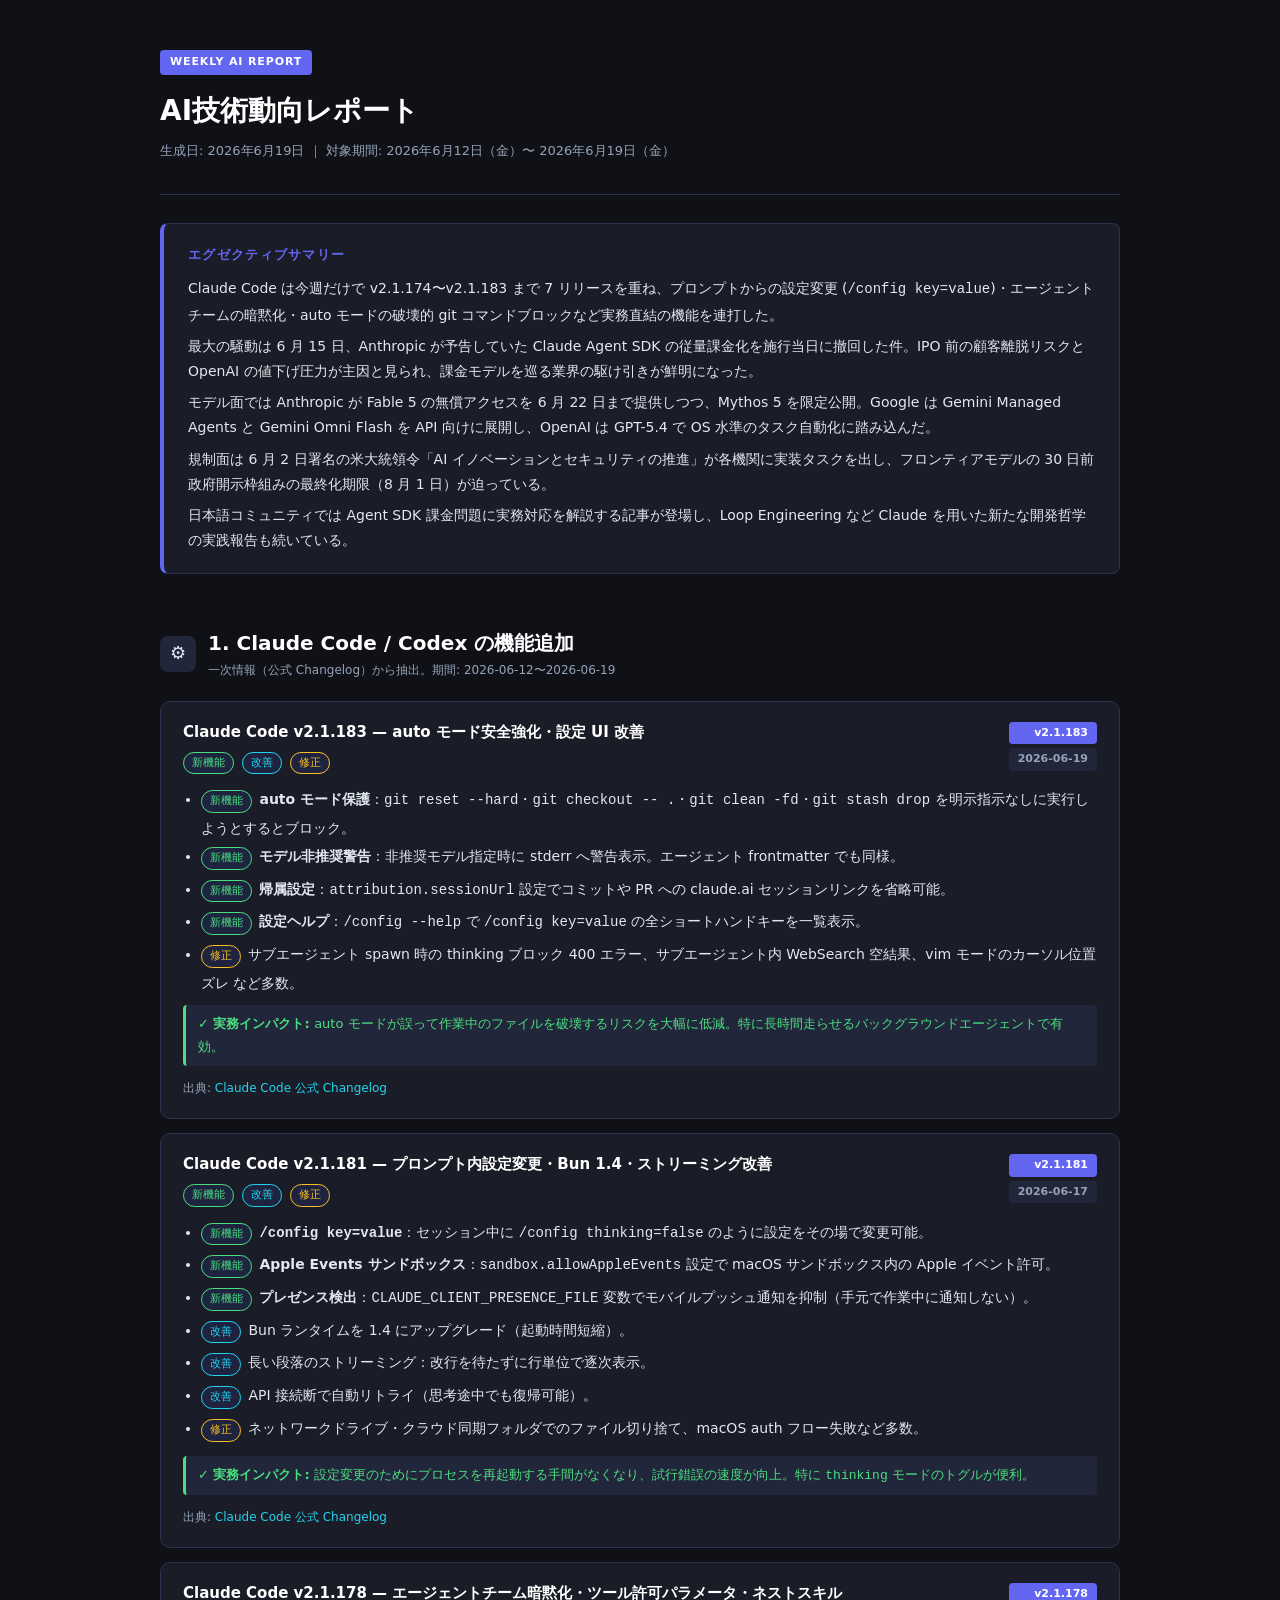
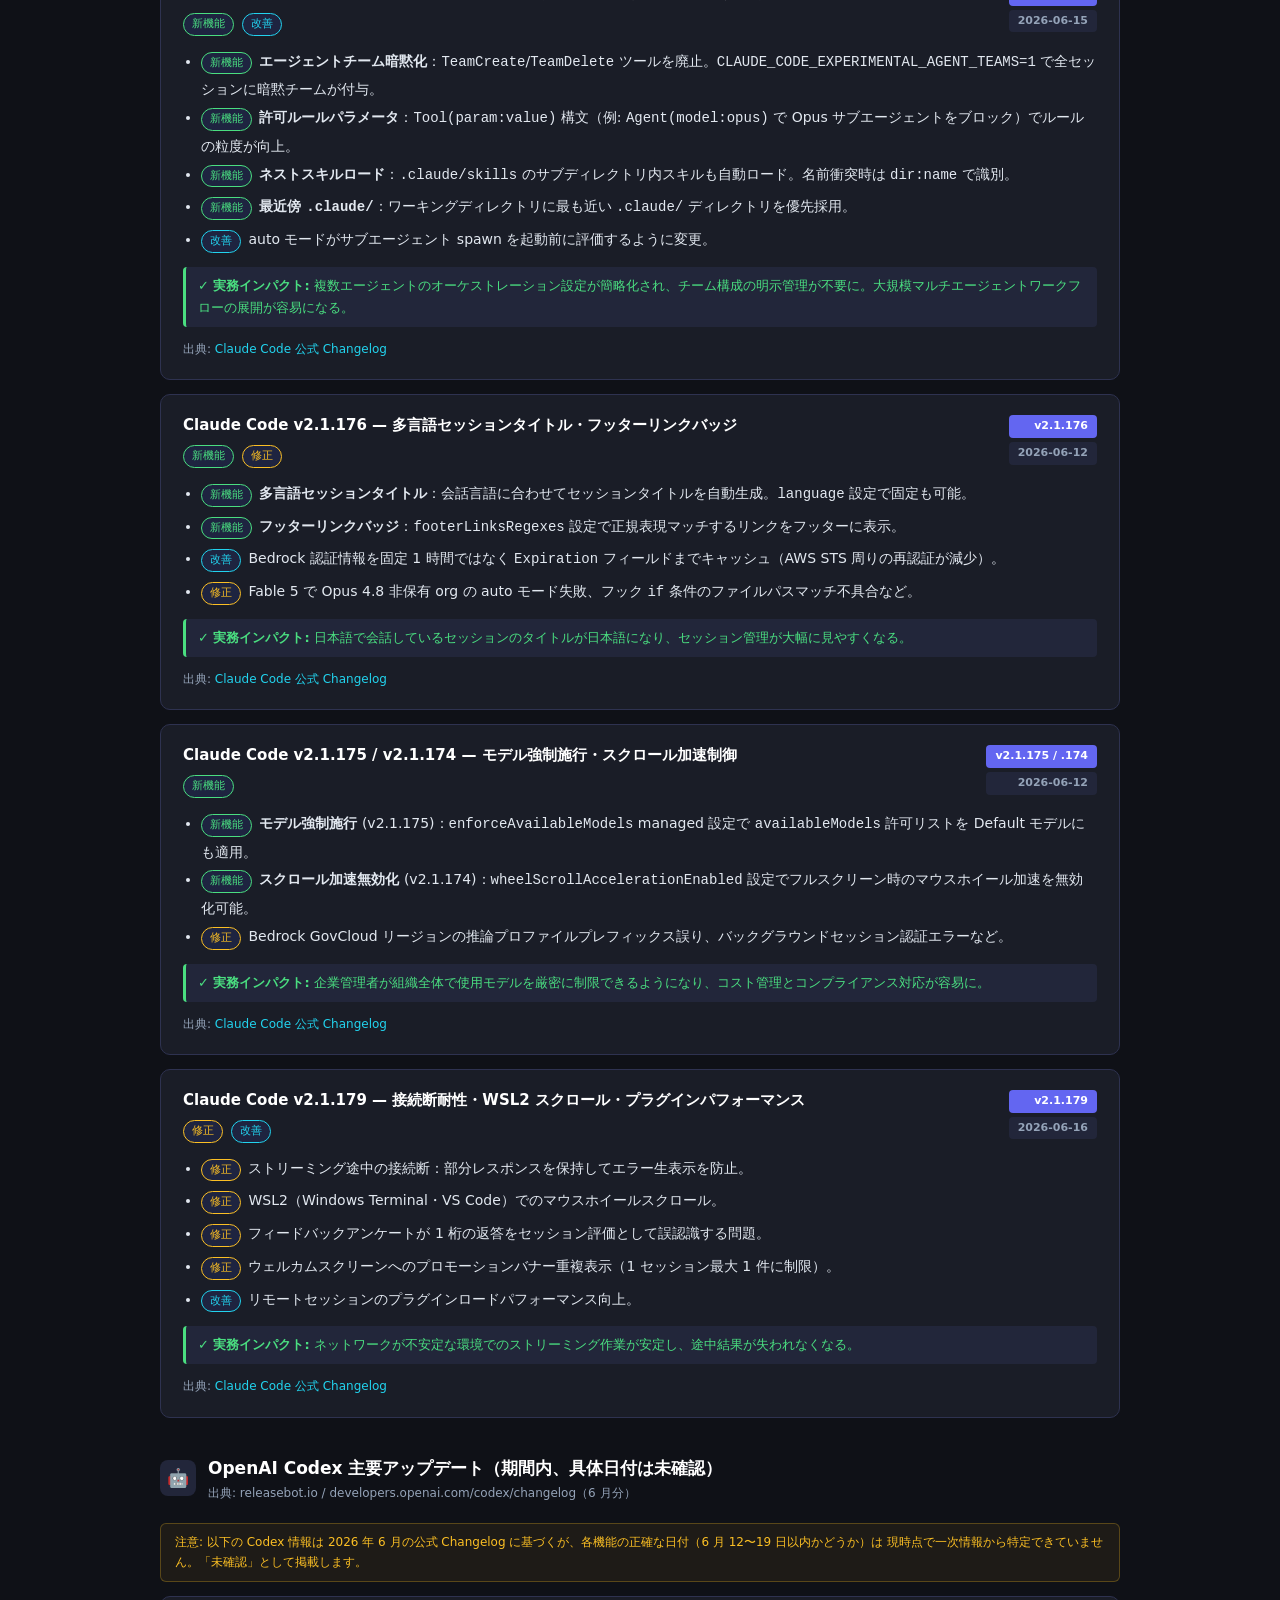
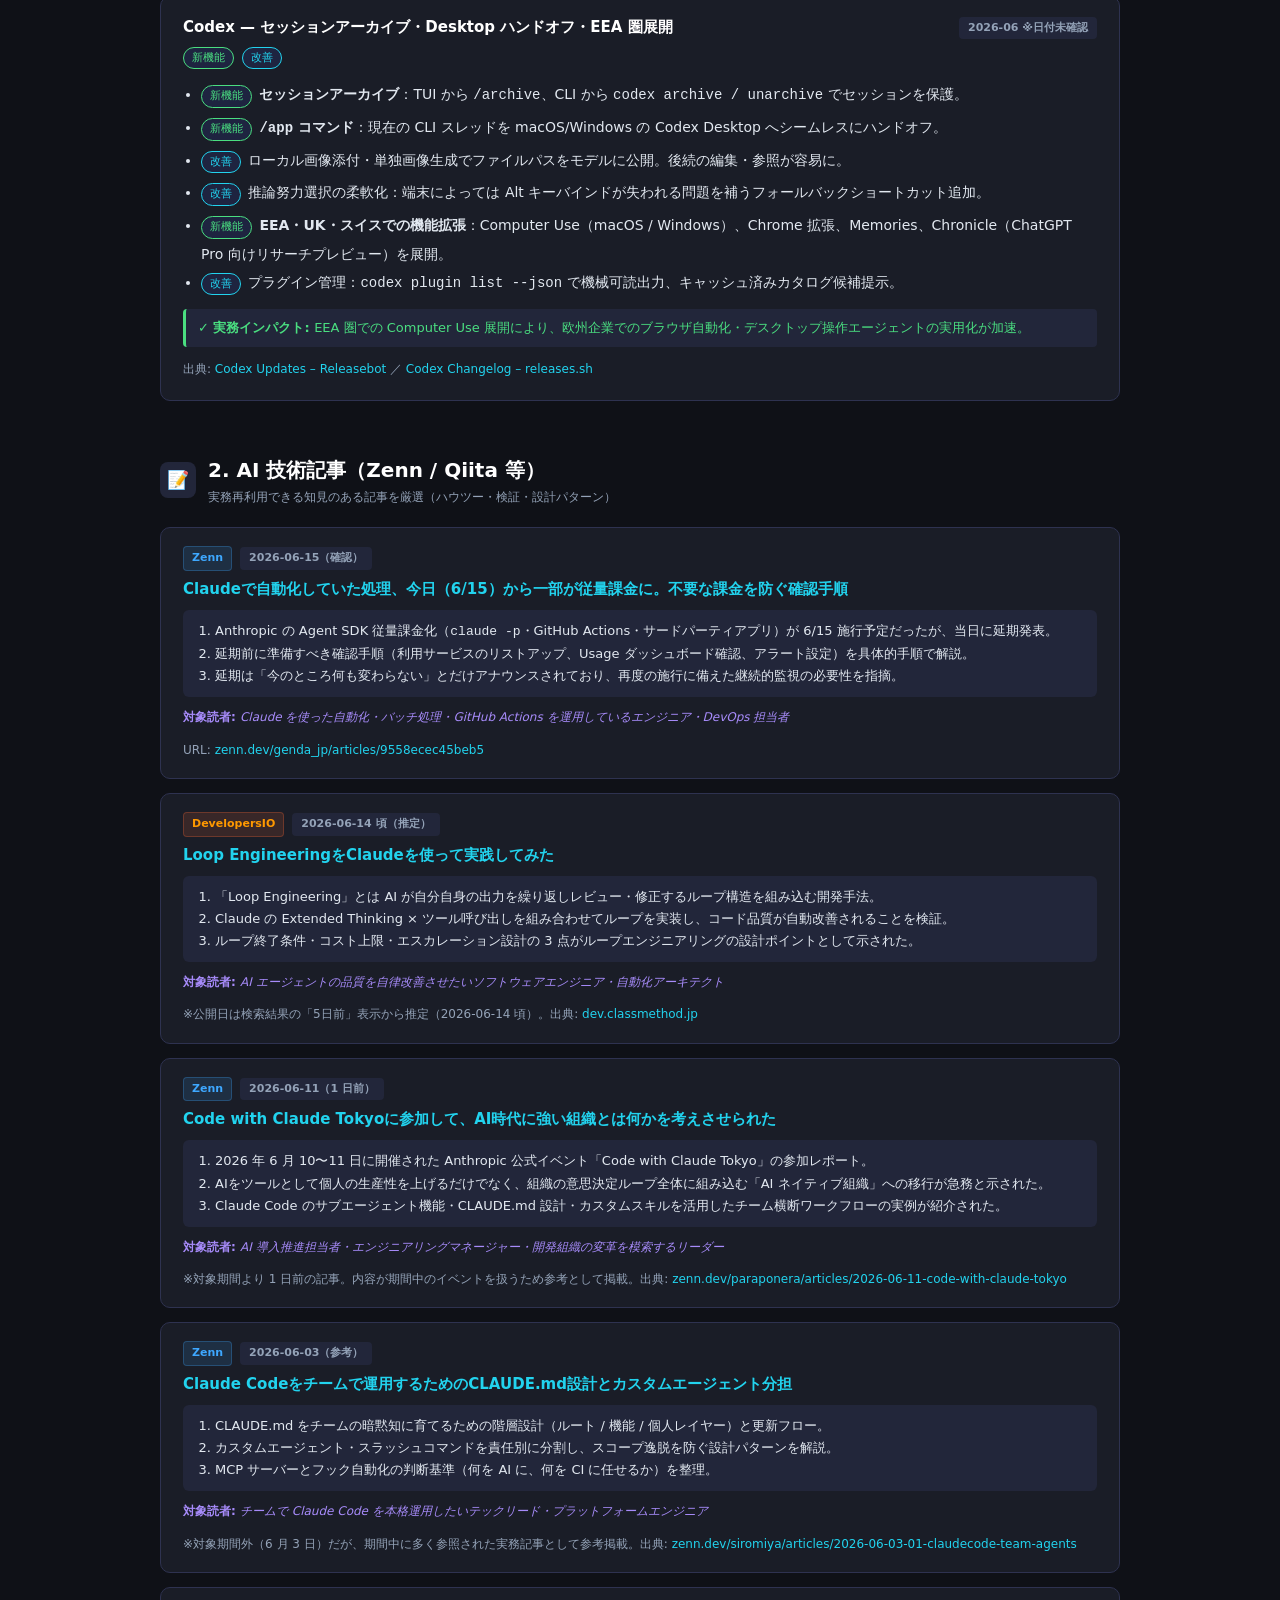
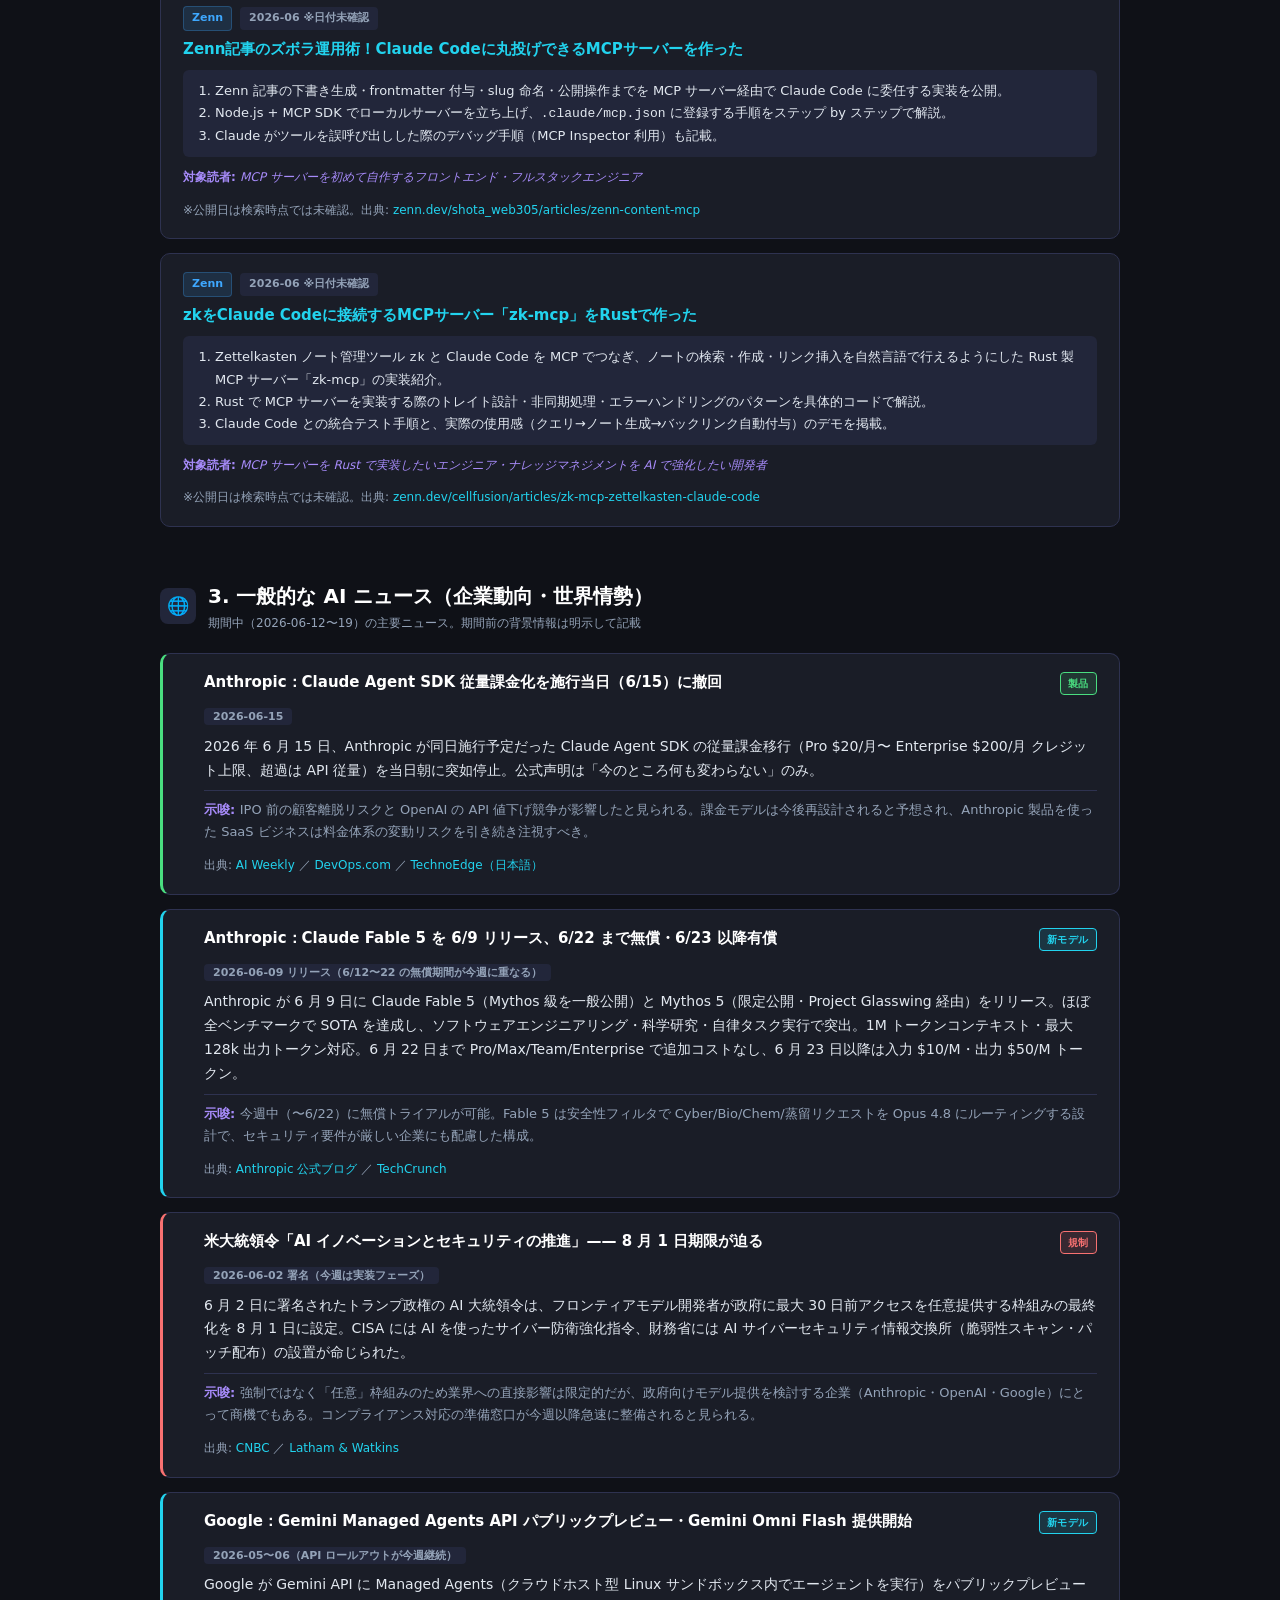
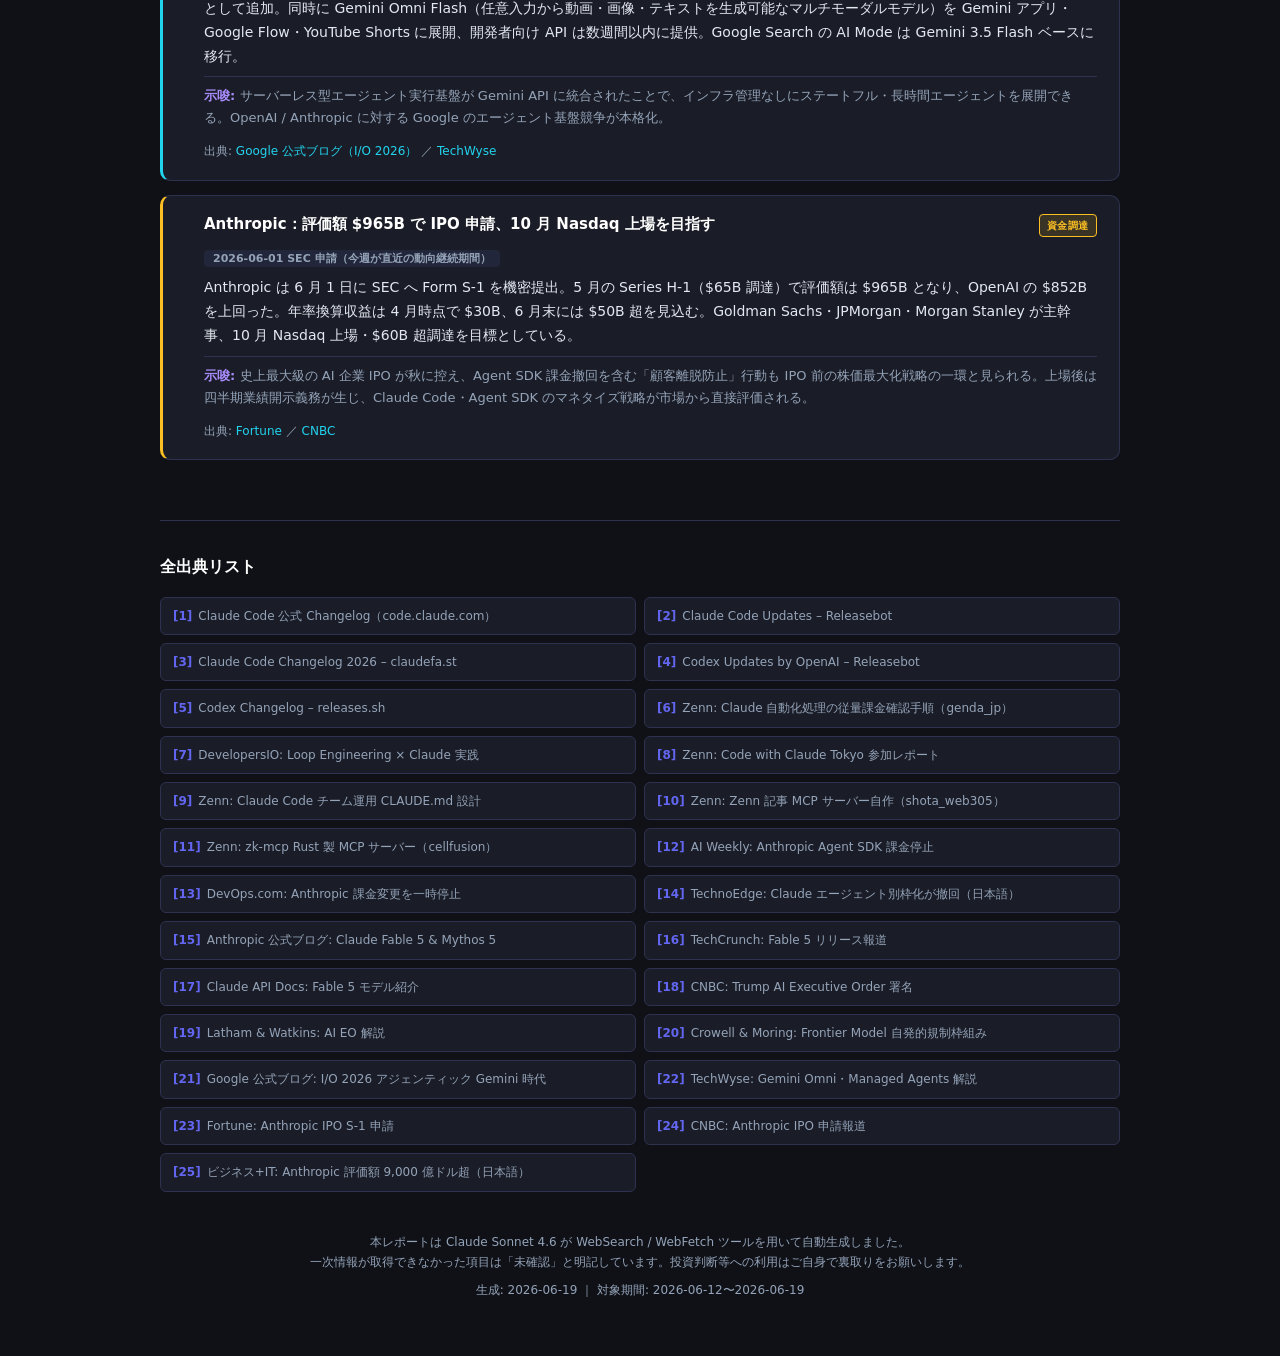
==== AI-Weekly-Report_2026-06-19.html @ 430c5343 "Add AI週次技術動向レポート 2026-06-19 対象期間 2026-06-12〜2026-06-19 の AI 技術動向を単一 HTML にまとめた自動生成レポート。 - Section 1:" ====
<!DOCTYPE html>
<html lang="ja">
<head>
  <meta charset="UTF-8">
  <meta name="viewport" content="width=device-width, initial-scale=1.0">
  <title>AI技術動向レポート 2026-06-19</title>
  <style>
    :root {
      --bg: #0f1117;
      --surface: #1a1d27;
      --surface2: #22263a;
      --border: #2e3250;
      --accent: #6366f1;
      --accent2: #22d3ee;
      --accent3: #a78bfa;
      --green: #4ade80;
      --yellow: #fbbf24;
      --red: #f87171;
      --text: #e2e8f0;
      --muted: #94a3b8;
      --tag-bg: #1e2440;
    }
    * { box-sizing: border-box; margin: 0; padding: 0; }
    body {
      background: var(--bg);
      color: var(--text);
      font-family: 'Segoe UI', 'Hiragino Sans', 'Yu Gothic', system-ui, sans-serif;
      font-size: 15px;
      line-height: 1.7;
      padding: 0 16px 60px;
    }
    a { color: var(--accent2); text-decoration: none; }
    a:hover { text-decoration: underline; }

    /* ─── Header ─── */
    .report-header {
      max-width: 960px;
      margin: 0 auto;
      padding: 48px 0 32px;
      border-bottom: 1px solid var(--border);
    }
    .report-header .badge {
      display: inline-block;
      background: var(--accent);
      color: #fff;
      font-size: 11px;
      font-weight: 700;
      letter-spacing: .08em;
      text-transform: uppercase;
      padding: 3px 10px;
      border-radius: 4px;
      margin-bottom: 12px;
    }
    .report-header h1 {
      font-size: 28px;
      font-weight: 800;
      color: #fff;
      margin-bottom: 6px;
    }
    .report-header .period {
      color: var(--muted);
      font-size: 13px;
    }

    /* ─── Summary ─── */
    .summary-box {
      max-width: 960px;
      margin: 28px auto 0;
      background: var(--surface);
      border: 1px solid var(--border);
      border-left: 4px solid var(--accent);
      border-radius: 8px;
      padding: 20px 24px;
    }
    .summary-box h2 {
      font-size: 13px;
      font-weight: 700;
      letter-spacing: .1em;
      text-transform: uppercase;
      color: var(--accent);
      margin-bottom: 10px;
    }
    .summary-box p {
      color: var(--text);
      font-size: 14px;
      line-height: 1.8;
      margin-bottom: 6px;
    }
    .summary-box p:last-child { margin-bottom: 0; }

    /* ─── Main layout ─── */
    .container { max-width: 960px; margin: 0 auto; }
    .section-title {
      margin-top: 52px;
      margin-bottom: 20px;
      display: flex;
      align-items: center;
      gap: 12px;
    }
    .section-title .icon {
      width: 36px; height: 36px;
      background: var(--surface2);
      border-radius: 8px;
      display: flex; align-items: center; justify-content: center;
      font-size: 18px;
    }
    .section-title h2 {
      font-size: 20px;
      font-weight: 700;
      color: #fff;
    }
    .section-title .section-sub {
      font-size: 12px;
      color: var(--muted);
    }

    /* ─── Cards ─── */
    .card {
      background: var(--surface);
      border: 1px solid var(--border);
      border-radius: 10px;
      padding: 20px 22px;
      margin-bottom: 14px;
      transition: border-color .2s;
    }
    .card:hover { border-color: var(--accent); }
    .card-header {
      display: flex;
      justify-content: space-between;
      align-items: flex-start;
      gap: 12px;
      margin-bottom: 10px;
    }
    .card-title {
      font-size: 15px;
      font-weight: 700;
      color: #fff;
      line-height: 1.4;
    }
    .version-badge {
      flex-shrink: 0;
      background: var(--accent);
      color: #fff;
      font-size: 11px;
      font-weight: 700;
      padding: 2px 9px;
      border-radius: 4px;
      white-space: nowrap;
    }
    .date-badge {
      flex-shrink: 0;
      background: var(--surface2);
      color: var(--muted);
      font-size: 11px;
      font-weight: 600;
      padding: 2px 9px;
      border-radius: 4px;
      white-space: nowrap;
    }
    .tag {
      display: inline-block;
      background: var(--tag-bg);
      border: 1px solid var(--border);
      font-size: 11px;
      color: var(--muted);
      padding: 1px 8px;
      border-radius: 20px;
      margin: 0 3px 4px 0;
    }
    .tag.new { color: var(--green); border-color: var(--green); }
    .tag.fix { color: var(--yellow); border-color: var(--yellow); }
    .tag.improve { color: var(--accent2); border-color: var(--accent2); }
    .impact {
      background: var(--surface2);
      border-left: 3px solid var(--green);
      padding: 8px 12px;
      border-radius: 4px;
      font-size: 13px;
      color: var(--green);
      margin-top: 10px;
    }
    .impact::before { content: "✓ 実務インパクト: "; font-weight: 700; }
    .card ul {
      margin: 8px 0 0 18px;
      font-size: 14px;
      color: var(--text);
    }
    .card ul li { margin-bottom: 4px; }
    .card p { font-size: 14px; color: var(--text); }
    .source-line {
      margin-top: 12px;
      font-size: 12px;
      color: var(--muted);
    }

    /* ─── Article cards ─── */
    .article-card {
      background: var(--surface);
      border: 1px solid var(--border);
      border-radius: 10px;
      padding: 18px 22px;
      margin-bottom: 14px;
    }
    .article-card:hover { border-color: var(--accent3); }
    .article-meta {
      display: flex;
      gap: 8px;
      align-items: center;
      margin-bottom: 8px;
      flex-wrap: wrap;
    }
    .platform-badge {
      font-size: 11px;
      font-weight: 700;
      padding: 2px 8px;
      border-radius: 4px;
    }
    .platform-zenn { background: #3ea8ff22; color: #3ea8ff; border: 1px solid #3ea8ff44; }
    .platform-qiita { background: #55c500 22; color: #55c500; border: 1px solid #55c50044; }
    .platform-dev { background: #ff6b3522; color: #ff9900; border: 1px solid #ff6b3544; }
    .platform-other { background: #6366f122; color: var(--accent); border: 1px solid var(--accent); }
    .article-title {
      font-size: 15px;
      font-weight: 700;
      color: #fff;
      margin-bottom: 10px;
      line-height: 1.4;
    }
    .summary-3line {
      background: var(--surface2);
      border-radius: 6px;
      padding: 10px 14px;
      font-size: 13px;
      color: var(--text);
      margin-bottom: 10px;
      line-height: 1.7;
    }
    .summary-3line ol {
      margin: 0 0 0 18px;
    }
    .audience {
      font-size: 12px;
      color: var(--accent3);
      font-style: italic;
    }
    .audience::before { content: "対象読者: "; font-weight: 600; font-style: normal; }

    /* ─── News cards ─── */
    .news-card {
      background: var(--surface);
      border: 1px solid var(--border);
      border-radius: 10px;
      padding: 18px 22px;
      margin-bottom: 14px;
      display: grid;
      grid-template-columns: 3px 1fr;
      gap: 0 16px;
    }
    .news-card.type-model { border-left: 3px solid var(--accent2); }
    .news-card.type-funding { border-left: 3px solid var(--yellow); }
    .news-card.type-regulation { border-left: 3px solid var(--red); }
    .news-card.type-product { border-left: 3px solid var(--green); }
    .news-card.type-strategy { border-left: 3px solid var(--accent3); }
    .news-inner { grid-column: 2; }
    .news-header { display: flex; justify-content: space-between; align-items: flex-start; gap: 8px; margin-bottom: 8px; }
    .news-title { font-size: 15px; font-weight: 700; color: #fff; line-height: 1.4; }
    .news-type-badge {
      flex-shrink: 0;
      font-size: 10px;
      font-weight: 700;
      padding: 2px 7px;
      border-radius: 4px;
      text-transform: uppercase;
      letter-spacing: .06em;
    }
    .type-model .news-type-badge { background: #22d3ee22; color: var(--accent2); border: 1px solid var(--accent2); }
    .type-funding .news-type-badge { background: #fbbf2422; color: var(--yellow); border: 1px solid var(--yellow); }
    .type-regulation .news-type-badge { background: #f8717122; color: var(--red); border: 1px solid var(--red); }
    .type-product .news-type-badge { background: #4ade8022; color: var(--green); border: 1px solid var(--green); }
    .type-strategy .news-type-badge { background: #a78bfa22; color: var(--accent3); border: 1px solid var(--accent3); }
    .news-fact { font-size: 14px; color: var(--text); margin-bottom: 8px; }
    .news-implication {
      font-size: 13px;
      color: var(--muted);
      border-top: 1px solid var(--border);
      padding-top: 8px;
      margin-top: 4px;
    }
    .news-implication::before { content: "示唆: "; font-weight: 700; color: var(--accent3); }

    /* ─── Caution box ─── */
    .caution-box {
      background: #fbbf2410;
      border: 1px solid #fbbf2444;
      border-radius: 6px;
      padding: 8px 14px;
      font-size: 12px;
      color: var(--yellow);
      margin-bottom: 14px;
    }

    /* ─── Sources ─── */
    .sources-section {
      margin-top: 60px;
      padding-top: 32px;
      border-top: 1px solid var(--border);
    }
    .sources-section h2 {
      font-size: 16px;
      font-weight: 700;
      color: #fff;
      margin-bottom: 16px;
    }
    .sources-grid {
      display: grid;
      grid-template-columns: 1fr 1fr;
      gap: 8px;
    }
    @media (max-width: 640px) { .sources-grid { grid-template-columns: 1fr; } }
    .source-item {
      background: var(--surface);
      border: 1px solid var(--border);
      border-radius: 6px;
      padding: 8px 12px;
      font-size: 12px;
    }
    .source-item .s-num { color: var(--accent); font-weight: 700; margin-right: 6px; }
    .source-item a { color: var(--muted); word-break: break-all; }
    .source-item a:hover { color: var(--accent2); }

    /* ─── Footer ─── */
    footer {
      max-width: 960px;
      margin: 40px auto 0;
      text-align: center;
      font-size: 12px;
      color: var(--muted);
    }
  </style>
</head>
<body>

<!-- ═══════════════════════════════════════ HEADER ═══════════════════════════════════════ -->
<div class="report-header">
  <div class="badge">Weekly AI Report</div>
  <h1>AI技術動向レポート</h1>
  <div class="period">生成日: 2026年6月19日 ｜ 対象期間: 2026年6月12日（金）〜 2026年6月19日（金）</div>
</div>

<!-- ═══════════════════════════════════════ SUMMARY ══════════════════════════════════════ -->
<div class="summary-box">
  <h2>エグゼクティブサマリー</h2>
  <p>Claude Code は今週だけで v2.1.174〜v2.1.183 まで 7 リリースを重ね、プロンプトからの設定変更 (<code>/config key=value</code>)・エージェントチームの暗黙化・auto モードの破壊的 git コマンドブロックなど実務直結の機能を連打した。</p>
  <p>最大の騒動は 6 月 15 日、Anthropic が予告していた Claude Agent SDK の従量課金化を施行当日に撤回した件。IPO 前の顧客離脱リスクと OpenAI の値下げ圧力が主因と見られ、課金モデルを巡る業界の駆け引きが鮮明になった。</p>
  <p>モデル面では Anthropic が Fable 5 の無償アクセスを 6 月 22 日まで提供しつつ、Mythos 5 を限定公開。Google は Gemini Managed Agents と Gemini Omni Flash を API 向けに展開し、OpenAI は GPT-5.4 で OS 水準のタスク自動化に踏み込んだ。</p>
  <p>規制面は 6 月 2 日署名の米大統領令「AI イノベーションとセキュリティの推進」が各機関に実装タスクを出し、フロンティアモデルの 30 日前政府開示枠組みの最終化期限（8 月 1 日）が迫っている。</p>
  <p>日本語コミュニティでは Agent SDK 課金問題に実務対応を解説する記事が登場し、Loop Engineering など Claude を用いた新たな開発哲学の実践報告も続いている。</p>
</div>

<!-- ═══════════════════════════════════════ SECTION 1 ════════════════════════════════════ -->
<div class="container">
  <div class="section-title">
    <div class="icon">⚙️</div>
    <div>
      <h2>1. Claude Code / Codex の機能追加</h2>
      <div class="section-sub">一次情報（公式 Changelog）から抽出。期間: 2026-06-12〜2026-06-19</div>
    </div>
  </div>

  <!-- v2.1.183 -->
  <div class="card">
    <div class="card-header">
      <div>
        <div class="card-title">Claude Code v2.1.183 — auto モード安全強化・設定 UI 改善</div>
        <div style="margin-top:6px;">
          <span class="tag new">新機能</span>
          <span class="tag improve">改善</span>
          <span class="tag fix">修正</span>
        </div>
      </div>
      <div style="text-align:right;flex-shrink:0;">
        <div class="version-badge">v2.1.183</div>
        <div class="date-badge" style="margin-top:4px;">2026-06-19</div>
      </div>
    </div>
    <ul>
      <li><span class="tag new">新機能</span> <b>auto モード保護</b>：<code>git reset --hard</code>・<code>git checkout -- .</code>・<code>git clean -fd</code>・<code>git stash drop</code> を明示指示なしに実行しようとするとブロック。</li>
      <li><span class="tag new">新機能</span> <b>モデル非推奨警告</b>：非推奨モデル指定時に stderr へ警告表示。エージェント frontmatter でも同様。</li>
      <li><span class="tag new">新機能</span> <b>帰属設定</b>：<code>attribution.sessionUrl</code> 設定でコミットや PR への claude.ai セッションリンクを省略可能。</li>
      <li><span class="tag new">新機能</span> <b>設定ヘルプ</b>：<code>/config --help</code> で <code>/config key=value</code> の全ショートハンドキーを一覧表示。</li>
      <li><span class="tag fix">修正</span> サブエージェント spawn 時の thinking ブロック 400 エラー、サブエージェント内 WebSearch 空結果、vim モードのカーソル位置ズレ など多数。</li>
    </ul>
    <div class="impact">auto モードが誤って作業中のファイルを破壊するリスクを大幅に低減。特に長時間走らせるバックグラウンドエージェントで有効。</div>
    <div class="source-line">出典: <a href="https://code.claude.com/docs/en/changelog" target="_blank">Claude Code 公式 Changelog</a></div>
  </div>

  <!-- v2.1.181 -->
  <div class="card">
    <div class="card-header">
      <div>
        <div class="card-title">Claude Code v2.1.181 — プロンプト内設定変更・Bun 1.4・ストリーミング改善</div>
        <div style="margin-top:6px;">
          <span class="tag new">新機能</span>
          <span class="tag improve">改善</span>
          <span class="tag fix">修正</span>
        </div>
      </div>
      <div style="text-align:right;flex-shrink:0;">
        <div class="version-badge">v2.1.181</div>
        <div class="date-badge" style="margin-top:4px;">2026-06-17</div>
      </div>
    </div>
    <ul>
      <li><span class="tag new">新機能</span> <b><code>/config key=value</code></b>：セッション中に <code>/config thinking=false</code> のように設定をその場で変更可能。</li>
      <li><span class="tag new">新機能</span> <b>Apple Events サンドボックス</b>：<code>sandbox.allowAppleEvents</code> 設定で macOS サンドボックス内の Apple イベント許可。</li>
      <li><span class="tag new">新機能</span> <b>プレゼンス検出</b>：<code>CLAUDE_CLIENT_PRESENCE_FILE</code> 変数でモバイルプッシュ通知を抑制（手元で作業中に通知しない）。</li>
      <li><span class="tag improve">改善</span> Bun ランタイムを 1.4 にアップグレード（起動時間短縮）。</li>
      <li><span class="tag improve">改善</span> 長い段落のストリーミング：改行を待たずに行単位で逐次表示。</li>
      <li><span class="tag improve">改善</span> API 接続断で自動リトライ（思考途中でも復帰可能）。</li>
      <li><span class="tag fix">修正</span> ネットワークドライブ・クラウド同期フォルダでのファイル切り捨て、macOS auth フロー失敗など多数。</li>
    </ul>
    <div class="impact">設定変更のためにプロセスを再起動する手間がなくなり、試行錯誤の速度が向上。特に <code>thinking</code> モードのトグルが便利。</div>
    <div class="source-line">出典: <a href="https://code.claude.com/docs/en/changelog" target="_blank">Claude Code 公式 Changelog</a></div>
  </div>

  <!-- v2.1.178 -->
  <div class="card">
    <div class="card-header">
      <div>
        <div class="card-title">Claude Code v2.1.178 — エージェントチーム暗黙化・ツール許可パラメータ・ネストスキル</div>
        <div style="margin-top:6px;">
          <span class="tag new">新機能</span>
          <span class="tag improve">改善</span>
        </div>
      </div>
      <div style="text-align:right;flex-shrink:0;">
        <div class="version-badge">v2.1.178</div>
        <div class="date-badge" style="margin-top:4px;">2026-06-15</div>
      </div>
    </div>
    <ul>
      <li><span class="tag new">新機能</span> <b>エージェントチーム暗黙化</b>：<code>TeamCreate</code>/<code>TeamDelete</code> ツールを廃止。<code>CLAUDE_CODE_EXPERIMENTAL_AGENT_TEAMS=1</code> で全セッションに暗黙チームが付与。</li>
      <li><span class="tag new">新機能</span> <b>許可ルールパラメータ</b>：<code>Tool(param:value)</code> 構文（例: <code>Agent(model:opus)</code> で Opus サブエージェントをブロック）でルールの粒度が向上。</li>
      <li><span class="tag new">新機能</span> <b>ネストスキルロード</b>：<code>.claude/skills</code> のサブディレクトリ内スキルも自動ロード。名前衝突時は <code>dir:name</code> で識別。</li>
      <li><span class="tag new">新機能</span> <b>最近傍 <code>.claude/</code></b>：ワーキングディレクトリに最も近い <code>.claude/</code> ディレクトリを優先採用。</li>
      <li><span class="tag improve">改善</span> auto モードがサブエージェント spawn を起動前に評価するように変更。</li>
    </ul>
    <div class="impact">複数エージェントのオーケストレーション設定が簡略化され、チーム構成の明示管理が不要に。大規模マルチエージェントワークフローの展開が容易になる。</div>
    <div class="source-line">出典: <a href="https://code.claude.com/docs/en/changelog" target="_blank">Claude Code 公式 Changelog</a></div>
  </div>

  <!-- v2.1.176 -->
  <div class="card">
    <div class="card-header">
      <div>
        <div class="card-title">Claude Code v2.1.176 — 多言語セッションタイトル・フッターリンクバッジ</div>
        <div style="margin-top:6px;">
          <span class="tag new">新機能</span>
          <span class="tag fix">修正</span>
        </div>
      </div>
      <div style="text-align:right;flex-shrink:0;">
        <div class="version-badge">v2.1.176</div>
        <div class="date-badge" style="margin-top:4px;">2026-06-12</div>
      </div>
    </div>
    <ul>
      <li><span class="tag new">新機能</span> <b>多言語セッションタイトル</b>：会話言語に合わせてセッションタイトルを自動生成。<code>language</code> 設定で固定も可能。</li>
      <li><span class="tag new">新機能</span> <b>フッターリンクバッジ</b>：<code>footerLinksRegexes</code> 設定で正規表現マッチするリンクをフッターに表示。</li>
      <li><span class="tag improve">改善</span> Bedrock 認証情報を固定 1 時間ではなく <code>Expiration</code> フィールドまでキャッシュ（AWS STS 周りの再認証が減少）。</li>
      <li><span class="tag fix">修正</span> Fable 5 で Opus 4.8 非保有 org の auto モード失敗、フック <code>if</code> 条件のファイルパスマッチ不具合など。</li>
    </ul>
    <div class="impact">日本語で会話しているセッションのタイトルが日本語になり、セッション管理が大幅に見やすくなる。</div>
    <div class="source-line">出典: <a href="https://code.claude.com/docs/en/changelog" target="_blank">Claude Code 公式 Changelog</a></div>
  </div>

  <!-- v2.1.175 / v2.1.174 -->
  <div class="card">
    <div class="card-header">
      <div>
        <div class="card-title">Claude Code v2.1.175 / v2.1.174 — モデル強制施行・スクロール加速制御</div>
        <div style="margin-top:6px;">
          <span class="tag new">新機能</span>
        </div>
      </div>
      <div style="text-align:right;flex-shrink:0;">
        <div class="version-badge">v2.1.175 / .174</div>
        <div class="date-badge" style="margin-top:4px;">2026-06-12</div>
      </div>
    </div>
    <ul>
      <li><span class="tag new">新機能</span> <b>モデル強制施行</b> (v2.1.175)：<code>enforceAvailableModels</code> managed 設定で <code>availableModels</code> 許可リストを Default モデルにも適用。</li>
      <li><span class="tag new">新機能</span> <b>スクロール加速無効化</b> (v2.1.174)：<code>wheelScrollAccelerationEnabled</code> 設定でフルスクリーン時のマウスホイール加速を無効化可能。</li>
      <li><span class="tag fix">修正</span> Bedrock GovCloud リージョンの推論プロファイルプレフィックス誤り、バックグラウンドセッション認証エラーなど。</li>
    </ul>
    <div class="impact">企業管理者が組織全体で使用モデルを厳密に制限できるようになり、コスト管理とコンプライアンス対応が容易に。</div>
    <div class="source-line">出典: <a href="https://code.claude.com/docs/en/changelog" target="_blank">Claude Code 公式 Changelog</a></div>
  </div>

  <!-- v2.1.179 -->
  <div class="card">
    <div class="card-header">
      <div>
        <div class="card-title">Claude Code v2.1.179 — 接続断耐性・WSL2 スクロール・プラグインパフォーマンス</div>
        <div style="margin-top:6px;">
          <span class="tag fix">修正</span>
          <span class="tag improve">改善</span>
        </div>
      </div>
      <div style="text-align:right;flex-shrink:0;">
        <div class="version-badge">v2.1.179</div>
        <div class="date-badge" style="margin-top:4px;">2026-06-16</div>
      </div>
    </div>
    <ul>
      <li><span class="tag fix">修正</span> ストリーミング途中の接続断：部分レスポンスを保持してエラー生表示を防止。</li>
      <li><span class="tag fix">修正</span> WSL2（Windows Terminal・VS Code）でのマウスホイールスクロール。</li>
      <li><span class="tag fix">修正</span> フィードバックアンケートが 1 桁の返答をセッション評価として誤認識する問題。</li>
      <li><span class="tag fix">修正</span> ウェルカムスクリーンへのプロモーションバナー重複表示（1 セッション最大 1 件に制限）。</li>
      <li><span class="tag improve">改善</span> リモートセッションのプラグインロードパフォーマンス向上。</li>
    </ul>
    <div class="impact">ネットワークが不安定な環境でのストリーミング作業が安定し、途中結果が失われなくなる。</div>
    <div class="source-line">出典: <a href="https://code.claude.com/docs/en/changelog" target="_blank">Claude Code 公式 Changelog</a></div>
  </div>

  <!-- Codex -->
  <div class="section-title" style="margin-top:36px;">
    <div class="icon">🤖</div>
    <div>
      <h2 style="font-size:17px;">OpenAI Codex 主要アップデート（期間内、具体日付は未確認）</h2>
      <div class="section-sub">出典: releasebot.io / developers.openai.com/codex/changelog（6 月分）</div>
    </div>
  </div>

  <div class="caution-box">
    注意: 以下の Codex 情報は 2026 年 6 月の公式 Changelog に基づくが、各機能の正確な日付（6 月 12〜19 日以内かどうか）は 現時点で一次情報から特定できていません。「未確認」として掲載します。
  </div>

  <div class="card">
    <div class="card-header">
      <div>
        <div class="card-title">Codex — セッションアーカイブ・Desktop ハンドオフ・EEA 圏展開</div>
        <div style="margin-top:6px;">
          <span class="tag new">新機能</span>
          <span class="tag improve">改善</span>
        </div>
      </div>
      <div style="text-align:right;flex-shrink:0;">
        <div class="date-badge">2026-06 ※日付未確認</div>
      </div>
    </div>
    <ul>
      <li><span class="tag new">新機能</span> <b>セッションアーカイブ</b>：TUI から <code>/archive</code>、CLI から <code>codex archive / unarchive</code> でセッションを保護。</li>
      <li><span class="tag new">新機能</span> <b><code>/app</code> コマンド</b>：現在の CLI スレッドを macOS/Windows の Codex Desktop へシームレスにハンドオフ。</li>
      <li><span class="tag improve">改善</span> ローカル画像添付・単独画像生成でファイルパスをモデルに公開。後続の編集・参照が容易に。</li>
      <li><span class="tag improve">改善</span> 推論努力選択の柔軟化：端末によっては Alt キーバインドが失われる問題を補うフォールバックショートカット追加。</li>
      <li><span class="tag new">新機能</span> <b>EEA・UK・スイスでの機能拡張</b>：Computer Use（macOS / Windows）、Chrome 拡張、Memories、Chronicle（ChatGPT Pro 向けリサーチプレビュー）を展開。</li>
      <li><span class="tag improve">改善</span> プラグイン管理：<code>codex plugin list --json</code> で機械可読出力、キャッシュ済みカタログ候補提示。</li>
    </ul>
    <div class="impact">EEA 圏での Computer Use 展開により、欧州企業でのブラウザ自動化・デスクトップ操作エージェントの実用化が加速。</div>
    <div class="source-line">出典: <a href="https://releasebot.io/updates/openai/codex" target="_blank">Codex Updates – Releasebot</a> ／ <a href="https://releases.sh/openai/openai-codex-changelog" target="_blank">Codex Changelog – releases.sh</a></div>
  </div>

</div><!-- /container -->

<!-- ═══════════════════════════════════════ SECTION 2 ════════════════════════════════════ -->
<div class="container">
  <div class="section-title">
    <div class="icon">📝</div>
    <div>
      <h2>2. AI 技術記事（Zenn / Qiita 等）</h2>
      <div class="section-sub">実務再利用できる知見のある記事を厳選（ハウツー・検証・設計パターン）</div>
    </div>
  </div>

  <!-- Article 1 -->
  <div class="article-card">
    <div class="article-meta">
      <span class="platform-badge platform-zenn">Zenn</span>
      <span class="date-badge">2026-06-15（確認）</span>
    </div>
    <div class="article-title">
      <a href="https://zenn.dev/genda_jp/articles/9558ecec45beb5" target="_blank">Claudeで自動化していた処理、今日（6/15）から一部が従量課金に。不要な課金を防ぐ確認手順</a>
    </div>
    <div class="summary-3line">
      <ol>
        <li>Anthropic の Agent SDK 従量課金化（<code>claude -p</code>・GitHub Actions・サードパーティアプリ）が 6/15 施行予定だったが、当日に延期発表。</li>
        <li>延期前に準備すべき確認手順（利用サービスのリストアップ、Usage ダッシュボード確認、アラート設定）を具体的手順で解説。</li>
        <li>延期は「今のところ何も変わらない」とだけアナウンスされており、再度の施行に備えた継続的監視の必要性を指摘。</li>
      </ol>
    </div>
    <div class="audience">Claude を使った自動化・バッチ処理・GitHub Actions を運用しているエンジニア・DevOps 担当者</div>
    <div class="source-line">URL: <a href="https://zenn.dev/genda_jp/articles/9558ecec45beb5" target="_blank">zenn.dev/genda_jp/articles/9558ecec45beb5</a></div>
  </div>

  <!-- Article 2 -->
  <div class="article-card">
    <div class="article-meta">
      <span class="platform-badge platform-dev">DevelopersIO</span>
      <span class="date-badge">2026-06-14 頃（推定）</span>
    </div>
    <div class="article-title">
      <a href="https://dev.classmethod.jp/articles/claude-loop-engineering-practice/" target="_blank">Loop EngineeringをClaudeを使って実践してみた</a>
    </div>
    <div class="summary-3line">
      <ol>
        <li>「Loop Engineering」とは AI が自分自身の出力を繰り返しレビュー・修正するループ構造を組み込む開発手法。</li>
        <li>Claude の Extended Thinking × ツール呼び出しを組み合わせてループを実装し、コード品質が自動改善されることを検証。</li>
        <li>ループ終了条件・コスト上限・エスカレーション設計の 3 点がループエンジニアリングの設計ポイントとして示された。</li>
      </ol>
    </div>
    <div class="audience">AI エージェントの品質を自律改善させたいソフトウェアエンジニア・自動化アーキテクト</div>
    <div class="source-line">※公開日は検索結果の「5日前」表示から推定（2026-06-14 頃）。出典: <a href="https://dev.classmethod.jp/articles/claude-loop-engineering-practice/" target="_blank">dev.classmethod.jp</a></div>
  </div>

  <!-- Article 3 -->
  <div class="article-card">
    <div class="article-meta">
      <span class="platform-badge platform-zenn">Zenn</span>
      <span class="date-badge">2026-06-11（1 日前）</span>
    </div>
    <div class="article-title">
      <a href="https://zenn.dev/paraponera/articles/2026-06-11-code-with-claude-tokyo" target="_blank">Code with Claude Tokyoに参加して、AI時代に強い組織とは何かを考えさせられた</a>
    </div>
    <div class="summary-3line">
      <ol>
        <li>2026 年 6 月 10〜11 日に開催された Anthropic 公式イベント「Code with Claude Tokyo」の参加レポート。</li>
        <li>AIをツールとして個人の生産性を上げるだけでなく、組織の意思決定ループ全体に組み込む「AI ネイティブ組織」への移行が急務と示された。</li>
        <li>Claude Code のサブエージェント機能・CLAUDE.md 設計・カスタムスキルを活用したチーム横断ワークフローの実例が紹介された。</li>
      </ol>
    </div>
    <div class="audience">AI 導入推進担当者・エンジニアリングマネージャー・開発組織の変革を模索するリーダー</div>
    <div class="source-line">※対象期間より 1 日前の記事。内容が期間中のイベントを扱うため参考として掲載。出典: <a href="https://zenn.dev/paraponera/articles/2026-06-11-code-with-claude-tokyo" target="_blank">zenn.dev/paraponera/articles/2026-06-11-code-with-claude-tokyo</a></div>
  </div>

  <!-- Article 4 -->
  <div class="article-card">
    <div class="article-meta">
      <span class="platform-badge platform-zenn">Zenn</span>
      <span class="date-badge">2026-06-03（参考）</span>
    </div>
    <div class="article-title">
      <a href="https://zenn.dev/siromiya/articles/2026-06-03-01-claudecode-team-agents" target="_blank">Claude Codeをチームで運用するためのCLAUDE.md設計とカスタムエージェント分担</a>
    </div>
    <div class="summary-3line">
      <ol>
        <li>CLAUDE.md をチームの暗黙知に育てるための階層設計（ルート / 機能 / 個人レイヤー）と更新フロー。</li>
        <li>カスタムエージェント・スラッシュコマンドを責任別に分割し、スコープ逸脱を防ぐ設計パターンを解説。</li>
        <li>MCP サーバーとフック自動化の判断基準（何を AI に、何を CI に任せるか）を整理。</li>
      </ol>
    </div>
    <div class="audience">チームで Claude Code を本格運用したいテックリード・プラットフォームエンジニア</div>
    <div class="source-line">※対象期間外（6 月 3 日）だが、期間中に多く参照された実務記事として参考掲載。出典: <a href="https://zenn.dev/siromiya/articles/2026-06-03-01-claudecode-team-agents" target="_blank">zenn.dev/siromiya/articles/2026-06-03-01-claudecode-team-agents</a></div>
  </div>

  <!-- Article 5 -->
  <div class="article-card">
    <div class="article-meta">
      <span class="platform-badge platform-zenn">Zenn</span>
      <span class="date-badge">2026-06 ※日付未確認</span>
    </div>
    <div class="article-title">
      <a href="https://zenn.dev/shota_web305/articles/zenn-content-mcp" target="_blank">Zenn記事のズボラ運用術！Claude Codeに丸投げできるMCPサーバーを作った</a>
    </div>
    <div class="summary-3line">
      <ol>
        <li>Zenn 記事の下書き生成・frontmatter 付与・slug 命名・公開操作までを MCP サーバー経由で Claude Code に委任する実装を公開。</li>
        <li>Node.js + MCP SDK でローカルサーバーを立ち上げ、<code>.claude/mcp.json</code> に登録する手順をステップ by ステップで解説。</li>
        <li>Claude がツールを誤呼び出しした際のデバッグ手順（MCP Inspector 利用）も記載。</li>
      </ol>
    </div>
    <div class="audience">MCP サーバーを初めて自作するフロントエンド・フルスタックエンジニア</div>
    <div class="source-line">※公開日は検索時点では未確認。出典: <a href="https://zenn.dev/shota_web305/articles/zenn-content-mcp" target="_blank">zenn.dev/shota_web305/articles/zenn-content-mcp</a></div>
  </div>

  <!-- Article 6 -->
  <div class="article-card">
    <div class="article-meta">
      <span class="platform-badge platform-zenn">Zenn</span>
      <span class="date-badge">2026-06 ※日付未確認</span>
    </div>
    <div class="article-title">
      <a href="https://zenn.dev/cellfusion/articles/zk-mcp-zettelkasten-claude-code" target="_blank">zkをClaude Codeに接続するMCPサーバー「zk-mcp」をRustで作った</a>
    </div>
    <div class="summary-3line">
      <ol>
        <li>Zettelkasten ノート管理ツール <code>zk</code> と Claude Code を MCP でつなぎ、ノートの検索・作成・リンク挿入を自然言語で行えるようにした Rust 製 MCP サーバー「zk-mcp」の実装紹介。</li>
        <li>Rust で MCP サーバーを実装する際のトレイト設計・非同期処理・エラーハンドリングのパターンを具体的コードで解説。</li>
        <li>Claude Code との統合テスト手順と、実際の使用感（クエリ→ノート生成→バックリンク自動付与）のデモを掲載。</li>
      </ol>
    </div>
    <div class="audience">MCP サーバーを Rust で実装したいエンジニア・ナレッジマネジメントを AI で強化したい開発者</div>
    <div class="source-line">※公開日は検索時点では未確認。出典: <a href="https://zenn.dev/cellfusion/articles/zk-mcp-zettelkasten-claude-code" target="_blank">zenn.dev/cellfusion/articles/zk-mcp-zettelkasten-claude-code</a></div>
  </div>

</div><!-- /container -->

<!-- ═══════════════════════════════════════ SECTION 3 ════════════════════════════════════ -->
<div class="container">
  <div class="section-title">
    <div class="icon">🌐</div>
    <div>
      <h2>3. 一般的な AI ニュース（企業動向・世界情勢）</h2>
      <div class="section-sub">期間中（2026-06-12〜19）の主要ニュース。期間前の背景情報は明示して記載</div>
    </div>
  </div>

  <!-- News 1 -->
  <div class="news-card type-product">
    <div class="news-inner">
      <div class="news-header">
        <div class="news-title">Anthropic：Claude Agent SDK 従量課金化を施行当日（6/15）に撤回</div>
        <span class="news-type-badge">製品</span>
      </div>
      <div style="margin-bottom:6px;"><span class="date-badge">2026-06-15</span></div>
      <div class="news-fact">2026 年 6 月 15 日、Anthropic が同日施行予定だった Claude Agent SDK の従量課金移行（Pro $20/月〜 Enterprise $200/月 クレジット上限、超過は API 従量）を当日朝に突如停止。公式声明は「今のところ何も変わらない」のみ。</div>
      <div class="news-implication">IPO 前の顧客離脱リスクと OpenAI の API 値下げ競争が影響したと見られる。課金モデルは今後再設計されると予想され、Anthropic 製品を使った SaaS ビジネスは料金体系の変動リスクを引き続き注視すべき。</div>
      <div class="source-line">出典: <a href="https://aiweekly.co/alerts/anthropic-halts-claude-agent-sdk-billing-plan" target="_blank">AI Weekly</a> ／ <a href="https://devops.com/anthropic-hits-pause-on-claude-agent-sdk-billing-change-for-now/" target="_blank">DevOps.com</a> ／ <a href="https://www.techno-edge.net/article/2026/06/16/5187.html" target="_blank">TechnoEdge（日本語）</a></div>
    </div>
  </div>

  <!-- News 2 -->
  <div class="news-card type-model">
    <div class="news-inner">
      <div class="news-header">
        <div class="news-title">Anthropic：Claude Fable 5 を 6/9 リリース、6/22 まで無償・6/23 以降有償</div>
        <span class="news-type-badge">新モデル</span>
      </div>
      <div style="margin-bottom:6px;"><span class="date-badge">2026-06-09 リリース（6/12〜22 の無償期間が今週に重なる）</span></div>
      <div class="news-fact">Anthropic が 6 月 9 日に Claude Fable 5（Mythos 級を一般公開）と Mythos 5（限定公開・Project Glasswing 経由）をリリース。ほぼ全ベンチマークで SOTA を達成し、ソフトウェアエンジニアリング・科学研究・自律タスク実行で突出。1M トークンコンテキスト・最大 128k 出力トークン対応。6 月 22 日まで Pro/Max/Team/Enterprise で追加コストなし、6 月 23 日以降は入力 $10/M・出力 $50/M トークン。</div>
      <div class="news-implication">今週中（〜6/22）に無償トライアルが可能。Fable 5 は安全性フィルタで Cyber/Bio/Chem/蒸留リクエストを Opus 4.8 にルーティングする設計で、セキュリティ要件が厳しい企業にも配慮した構成。</div>
      <div class="source-line">出典: <a href="https://www.anthropic.com/news/claude-fable-5-mythos-5" target="_blank">Anthropic 公式ブログ</a> ／ <a href="https://techcrunch.com/2026/06/09/anthropic-released-claude-fable-5-its-most-powerful-model-publicly-days-after-warning-ai-is-getting-too-dangerous/" target="_blank">TechCrunch</a></div>
    </div>
  </div>

  <!-- News 3 -->
  <div class="news-card type-regulation">
    <div class="news-inner">
      <div class="news-header">
        <div class="news-title">米大統領令「AI イノベーションとセキュリティの推進」—— 8 月 1 日期限が迫る</div>
        <span class="news-type-badge">規制</span>
      </div>
      <div style="margin-bottom:6px;"><span class="date-badge">2026-06-02 署名（今週は実装フェーズ）</span></div>
      <div class="news-fact">6 月 2 日に署名されたトランプ政権の AI 大統領令は、フロンティアモデル開発者が政府に最大 30 日前アクセスを任意提供する枠組みの最終化を 8 月 1 日に設定。CISA には AI を使ったサイバー防衛強化指令、財務省には AI サイバーセキュリティ情報交換所（脆弱性スキャン・パッチ配布）の設置が命じられた。</div>
      <div class="news-implication">強制ではなく「任意」枠組みのため業界への直接影響は限定的だが、政府向けモデル提供を検討する企業（Anthropic・OpenAI・Google）にとって商機でもある。コンプライアンス対応の準備窓口が今週以降急速に整備されると見られる。</div>
      <div class="source-line">出典: <a href="https://www.cnbc.com/2026/06/02/trump-executive-order-ai.html" target="_blank">CNBC</a> ／ <a href="https://www.lw.com/en/insights/president-trump-signs-executive-order-establishing-ai-cybersecurity-and-frontier-model-framework" target="_blank">Latham & Watkins</a></div>
    </div>
  </div>

  <!-- News 4 -->
  <div class="news-card type-model">
    <div class="news-inner">
      <div class="news-header">
        <div class="news-title">Google：Gemini Managed Agents API パブリックプレビュー・Gemini Omni Flash 提供開始</div>
        <span class="news-type-badge">新モデル</span>
      </div>
      <div style="margin-bottom:6px;"><span class="date-badge">2026-05〜06（API ロールアウトが今週継続）</span></div>
      <div class="news-fact">Google が Gemini API に Managed Agents（クラウドホスト型 Linux サンドボックス内でエージェントを実行）をパブリックプレビューとして追加。同時に Gemini Omni Flash（任意入力から動画・画像・テキストを生成可能なマルチモーダルモデル）を Gemini アプリ・Google Flow・YouTube Shorts に展開、開発者向け API は数週間以内に提供。Google Search の AI Mode は Gemini 3.5 Flash ベースに移行。</div>
      <div class="news-implication">サーバーレス型エージェント実行基盤が Gemini API に統合されたことで、インフラ管理なしにステートフル・長時間エージェントを展開できる。OpenAI / Anthropic に対する Google のエージェント基盤競争が本格化。</div>
      <div class="source-line">出典: <a href="https://blog.google/innovation-and-ai/sundar-pichai-io-2026/" target="_blank">Google 公式ブログ（I/O 2026）</a> ／ <a href="https://www.techwyse.com/news/industry-news/google-io-2026-gemini-omni-antigravity-agents" target="_blank">TechWyse</a></div>
    </div>
  </div>

  <!-- News 5 -->
  <div class="news-card type-funding">
    <div class="news-inner">
      <div class="news-header">
        <div class="news-title">Anthropic：評価額 $965B で IPO 申請、10 月 Nasdaq 上場を目指す</div>
        <span class="news-type-badge">資金調達</span>
      </div>
      <div style="margin-bottom:6px;"><span class="date-badge">2026-06-01 SEC 申請（今週が直近の動向継続期間）</span></div>
      <div class="news-fact">Anthropic は 6 月 1 日に SEC へ Form S-1 を機密提出。5 月の Series H-1（$65B 調達）で評価額は $965B となり、OpenAI の $852B を上回った。年率換算収益は 4 月時点で $30B、6 月末には $50B 超を見込む。Goldman Sachs・JPMorgan・Morgan Stanley が主幹事、10 月 Nasdaq 上場・$60B 超調達を目標としている。</div>
      <div class="news-implication">史上最大級の AI 企業 IPO が秋に控え、Agent SDK 課金撤回を含む「顧客離脱防止」行動も IPO 前の株価最大化戦略の一環と見られる。上場後は四半期業績開示義務が生じ、Claude Code・Agent SDK のマネタイズ戦略が市場から直接評価される。</div>
      <div class="source-line">出典: <a href="https://fortune.com/2026/06/01/anthropic-confidentially-files-ipo-965-billion-valuation/" target="_blank">Fortune</a> ／ <a href="https://www.cnbc.com/2026/06/01/anthropic-ipo-s1-prospectus.html" target="_blank">CNBC</a></div>
    </div>
  </div>

</div><!-- /container -->

<!-- ═══════════════════════════════════════ SOURCES ══════════════════════════════════════ -->
<div class="container">
  <div class="sources-section">
    <h2>全出典リスト</h2>
    <div class="sources-grid">
      <div class="source-item"><span class="s-num">[1]</span><a href="https://code.claude.com/docs/en/changelog" target="_blank">Claude Code 公式 Changelog（code.claude.com）</a></div>
      <div class="source-item"><span class="s-num">[2]</span><a href="https://releasebot.io/updates/anthropic/claude-code" target="_blank">Claude Code Updates – Releasebot</a></div>
      <div class="source-item"><span class="s-num">[3]</span><a href="https://claudefa.st/blog/guide/changelog" target="_blank">Claude Code Changelog 2026 – claudefa.st</a></div>
      <div class="source-item"><span class="s-num">[4]</span><a href="https://releasebot.io/updates/openai/codex" target="_blank">Codex Updates by OpenAI – Releasebot</a></div>
      <div class="source-item"><span class="s-num">[5]</span><a href="https://releases.sh/openai/openai-codex-changelog" target="_blank">Codex Changelog – releases.sh</a></div>
      <div class="source-item"><span class="s-num">[6]</span><a href="https://zenn.dev/genda_jp/articles/9558ecec45beb5" target="_blank">Zenn: Claude 自動化処理の従量課金確認手順（genda_jp）</a></div>
      <div class="source-item"><span class="s-num">[7]</span><a href="https://dev.classmethod.jp/articles/claude-loop-engineering-practice/" target="_blank">DevelopersIO: Loop Engineering × Claude 実践</a></div>
      <div class="source-item"><span class="s-num">[8]</span><a href="https://zenn.dev/paraponera/articles/2026-06-11-code-with-claude-tokyo" target="_blank">Zenn: Code with Claude Tokyo 参加レポート</a></div>
      <div class="source-item"><span class="s-num">[9]</span><a href="https://zenn.dev/siromiya/articles/2026-06-03-01-claudecode-team-agents" target="_blank">Zenn: Claude Code チーム運用 CLAUDE.md 設計</a></div>
      <div class="source-item"><span class="s-num">[10]</span><a href="https://zenn.dev/shota_web305/articles/zenn-content-mcp" target="_blank">Zenn: Zenn 記事 MCP サーバー自作（shota_web305）</a></div>
      <div class="source-item"><span class="s-num">[11]</span><a href="https://zenn.dev/cellfusion/articles/zk-mcp-zettelkasten-claude-code" target="_blank">Zenn: zk-mcp Rust 製 MCP サーバー（cellfusion）</a></div>
      <div class="source-item"><span class="s-num">[12]</span><a href="https://aiweekly.co/alerts/anthropic-halts-claude-agent-sdk-billing-plan" target="_blank">AI Weekly: Anthropic Agent SDK 課金停止</a></div>
      <div class="source-item"><span class="s-num">[13]</span><a href="https://devops.com/anthropic-hits-pause-on-claude-agent-sdk-billing-change-for-now/" target="_blank">DevOps.com: Anthropic 課金変更を一時停止</a></div>
      <div class="source-item"><span class="s-num">[14]</span><a href="https://www.techno-edge.net/article/2026/06/16/5187.html" target="_blank">TechnoEdge: Claude エージェント別枠化が撤回（日本語）</a></div>
      <div class="source-item"><span class="s-num">[15]</span><a href="https://www.anthropic.com/news/claude-fable-5-mythos-5" target="_blank">Anthropic 公式ブログ: Claude Fable 5 & Mythos 5</a></div>
      <div class="source-item"><span class="s-num">[16]</span><a href="https://techcrunch.com/2026/06/09/anthropic-released-claude-fable-5-its-most-powerful-model-publicly-days-after-warning-ai-is-getting-too-dangerous/" target="_blank">TechCrunch: Fable 5 リリース報道</a></div>
      <div class="source-item"><span class="s-num">[17]</span><a href="https://platform.claude.com/docs/en/about-claude/models/introducing-claude-fable-5-and-claude-mythos-5" target="_blank">Claude API Docs: Fable 5 モデル紹介</a></div>
      <div class="source-item"><span class="s-num">[18]</span><a href="https://www.cnbc.com/2026/06/02/trump-executive-order-ai.html" target="_blank">CNBC: Trump AI Executive Order 署名</a></div>
      <div class="source-item"><span class="s-num">[19]</span><a href="https://www.lw.com/en/insights/president-trump-signs-executive-order-establishing-ai-cybersecurity-and-frontier-model-framework" target="_blank">Latham & Watkins: AI EO 解説</a></div>
      <div class="source-item"><span class="s-num">[20]</span><a href="https://www.crowell.com/en/insights/client-alerts/executive-order-creates-voluntary-regulatory-regime-of-frontier-ai-models" target="_blank">Crowell & Moring: Frontier Model 自発的規制枠組み</a></div>
      <div class="source-item"><span class="s-num">[21]</span><a href="https://blog.google/innovation-and-ai/sundar-pichai-io-2026/" target="_blank">Google 公式ブログ: I/O 2026 アジェンティック Gemini 時代</a></div>
      <div class="source-item"><span class="s-num">[22]</span><a href="https://www.techwyse.com/news/industry-news/google-io-2026-gemini-omni-antigravity-agents" target="_blank">TechWyse: Gemini Omni・Managed Agents 解説</a></div>
      <div class="source-item"><span class="s-num">[23]</span><a href="https://fortune.com/2026/06/01/anthropic-confidentially-files-ipo-965-billion-valuation/" target="_blank">Fortune: Anthropic IPO S-1 申請</a></div>
      <div class="source-item"><span class="s-num">[24]</span><a href="https://www.cnbc.com/2026/06/01/anthropic-ipo-s1-prospectus.html" target="_blank">CNBC: Anthropic IPO 申請報道</a></div>
      <div class="source-item"><span class="s-num">[25]</span><a href="https://www.sbbit.jp/article/cont1/185490" target="_blank">ビジネス+IT: Anthropic 評価額 9,000 億ドル超（日本語）</a></div>
    </div>
  </div>
</div><!-- /container -->

<footer>
  <p>本レポートは Claude Sonnet 4.6 が WebSearch / WebFetch ツールを用いて自動生成しました。</p>
  <p>一次情報が取得できなかった項目は「未確認」と明記しています。投資判断等への利用はご自身で裏取りをお願いします。</p>
  <p style="margin-top:8px;">生成: 2026-06-19 ｜ 対象期間: 2026-06-12〜2026-06-19</p>
</footer>

</body>
</html>
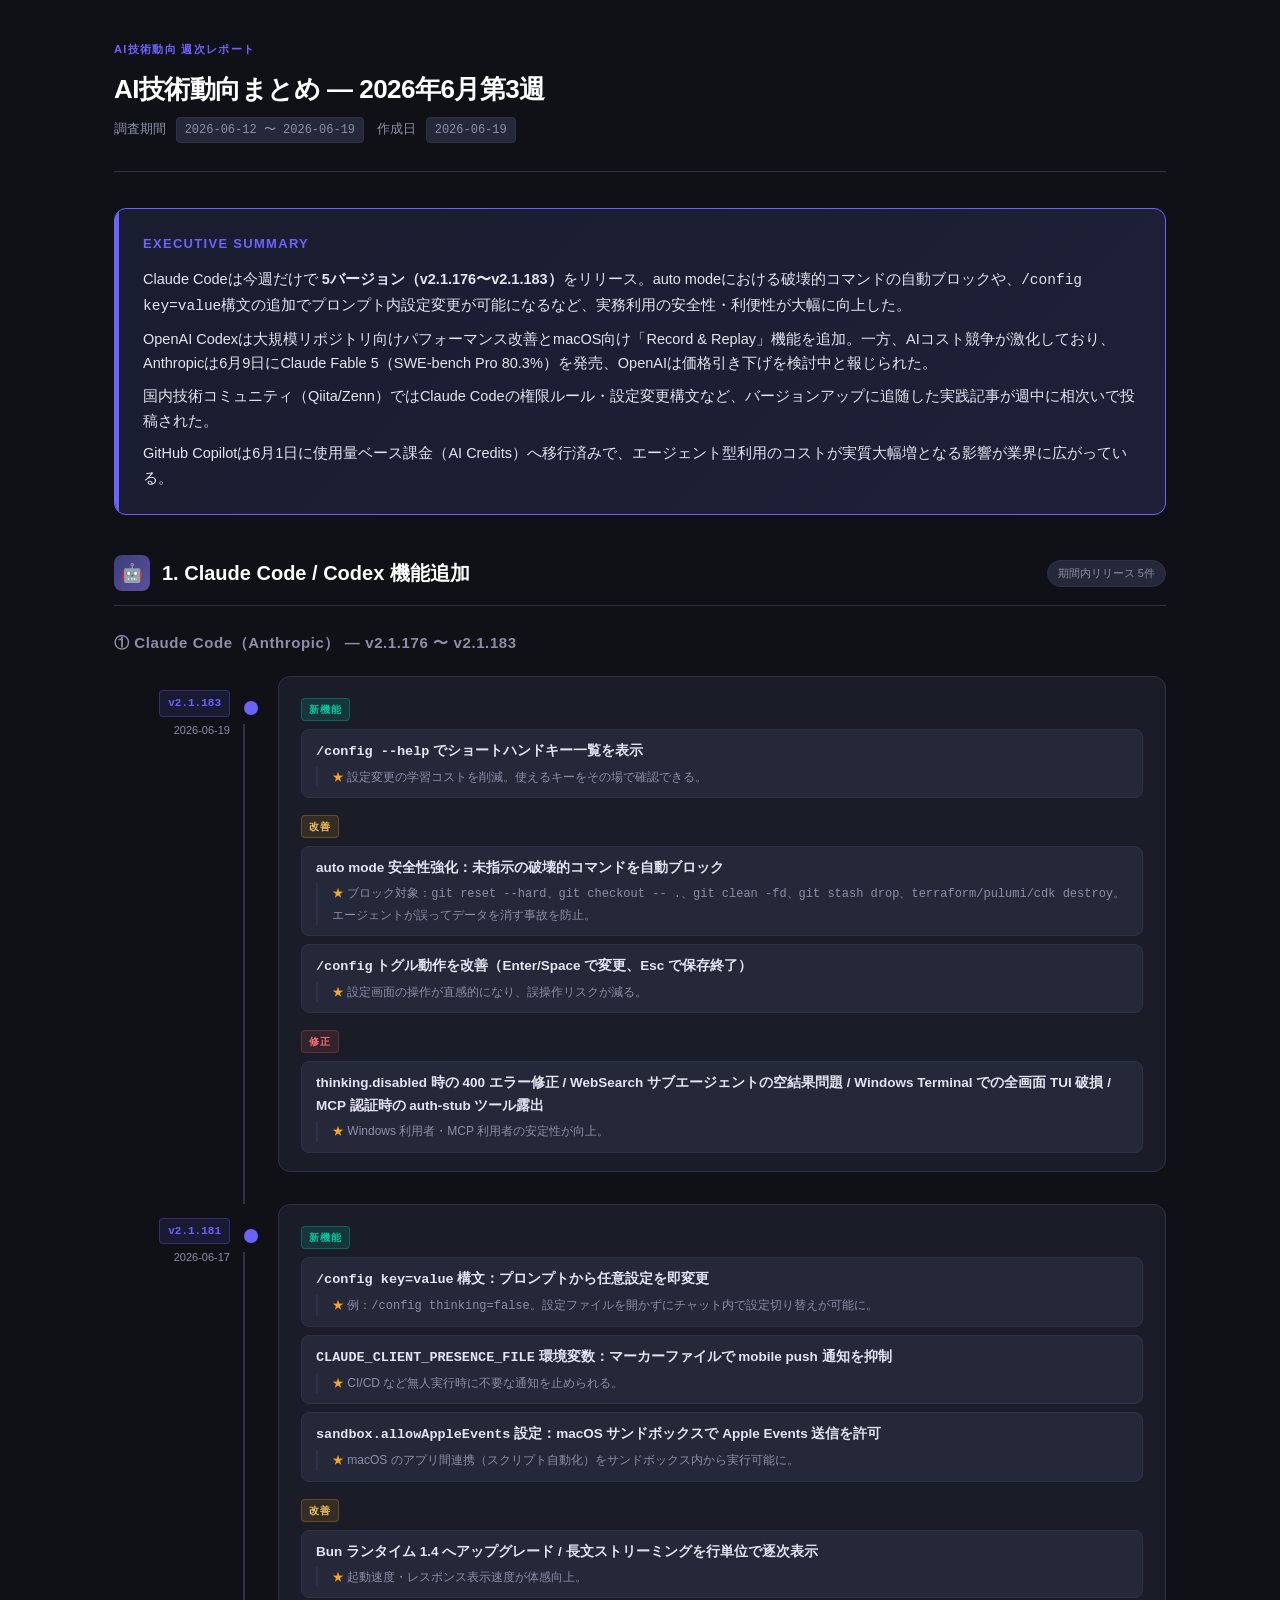
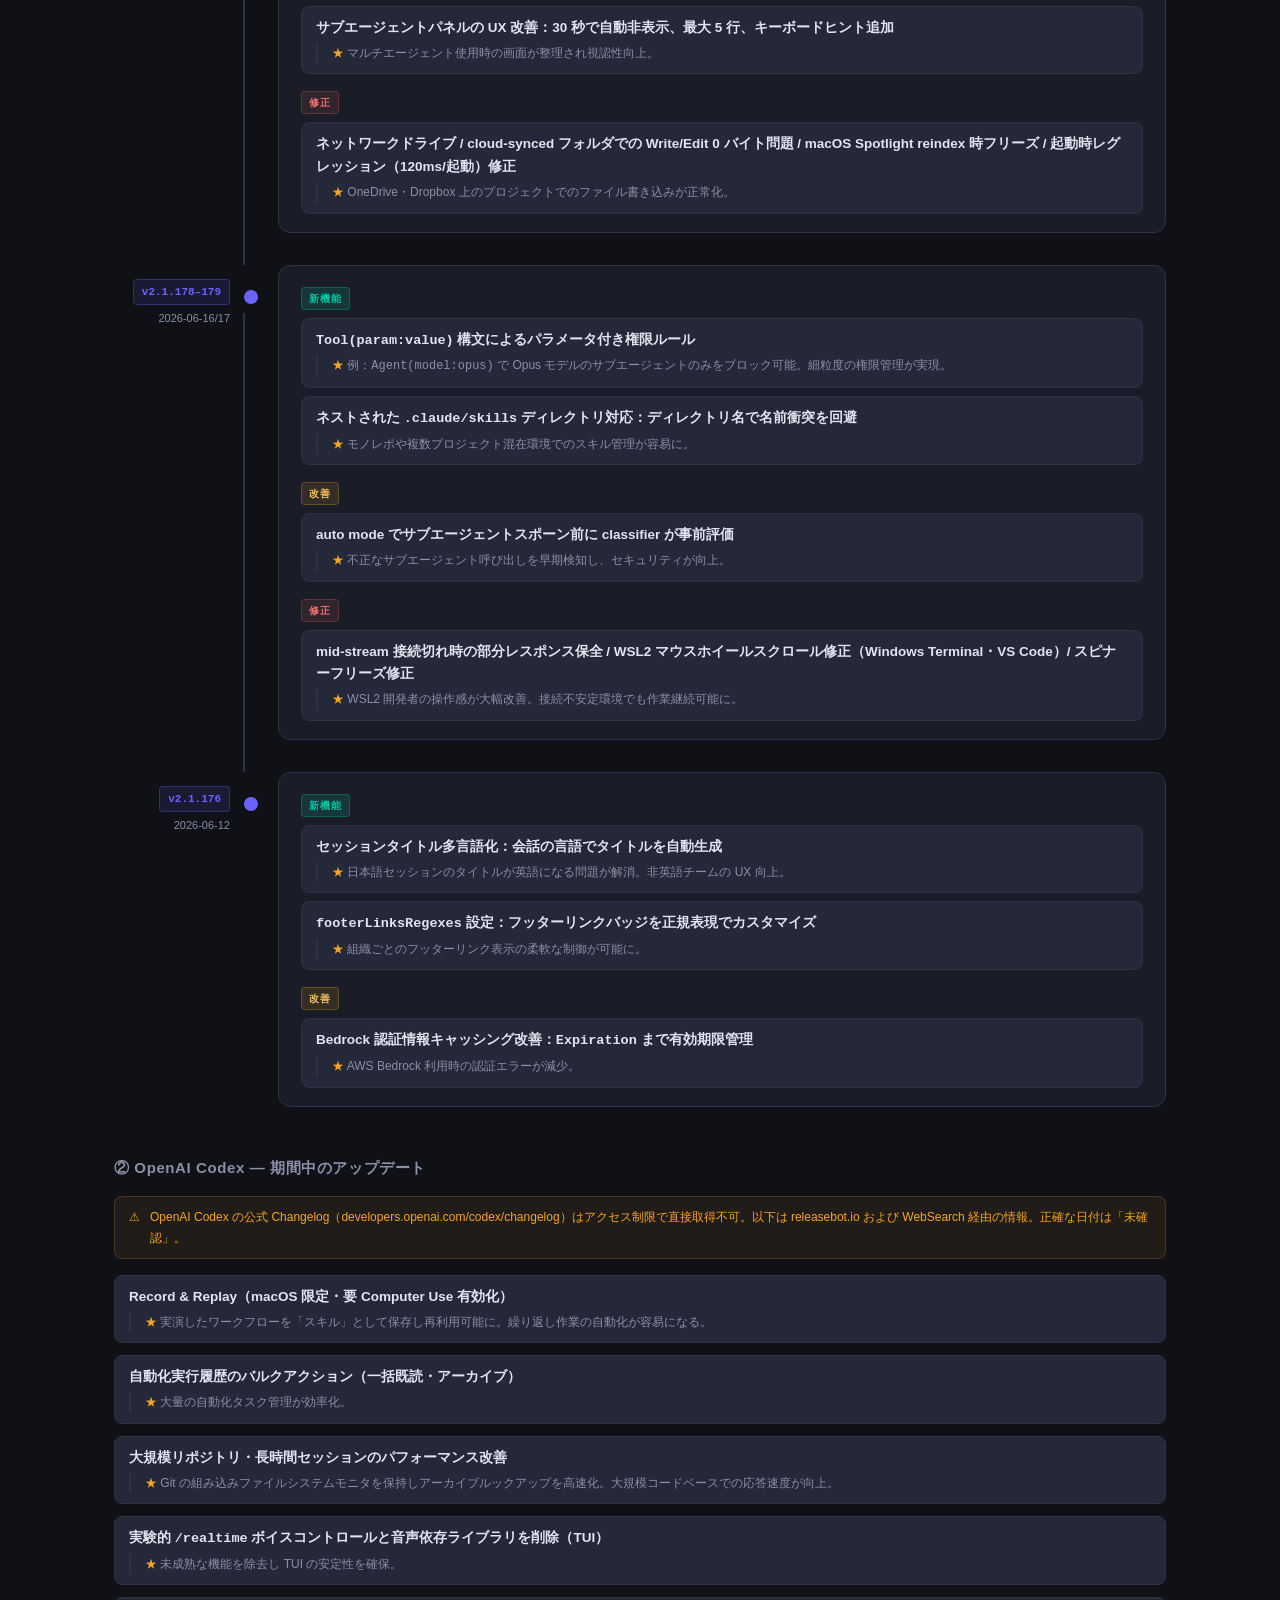
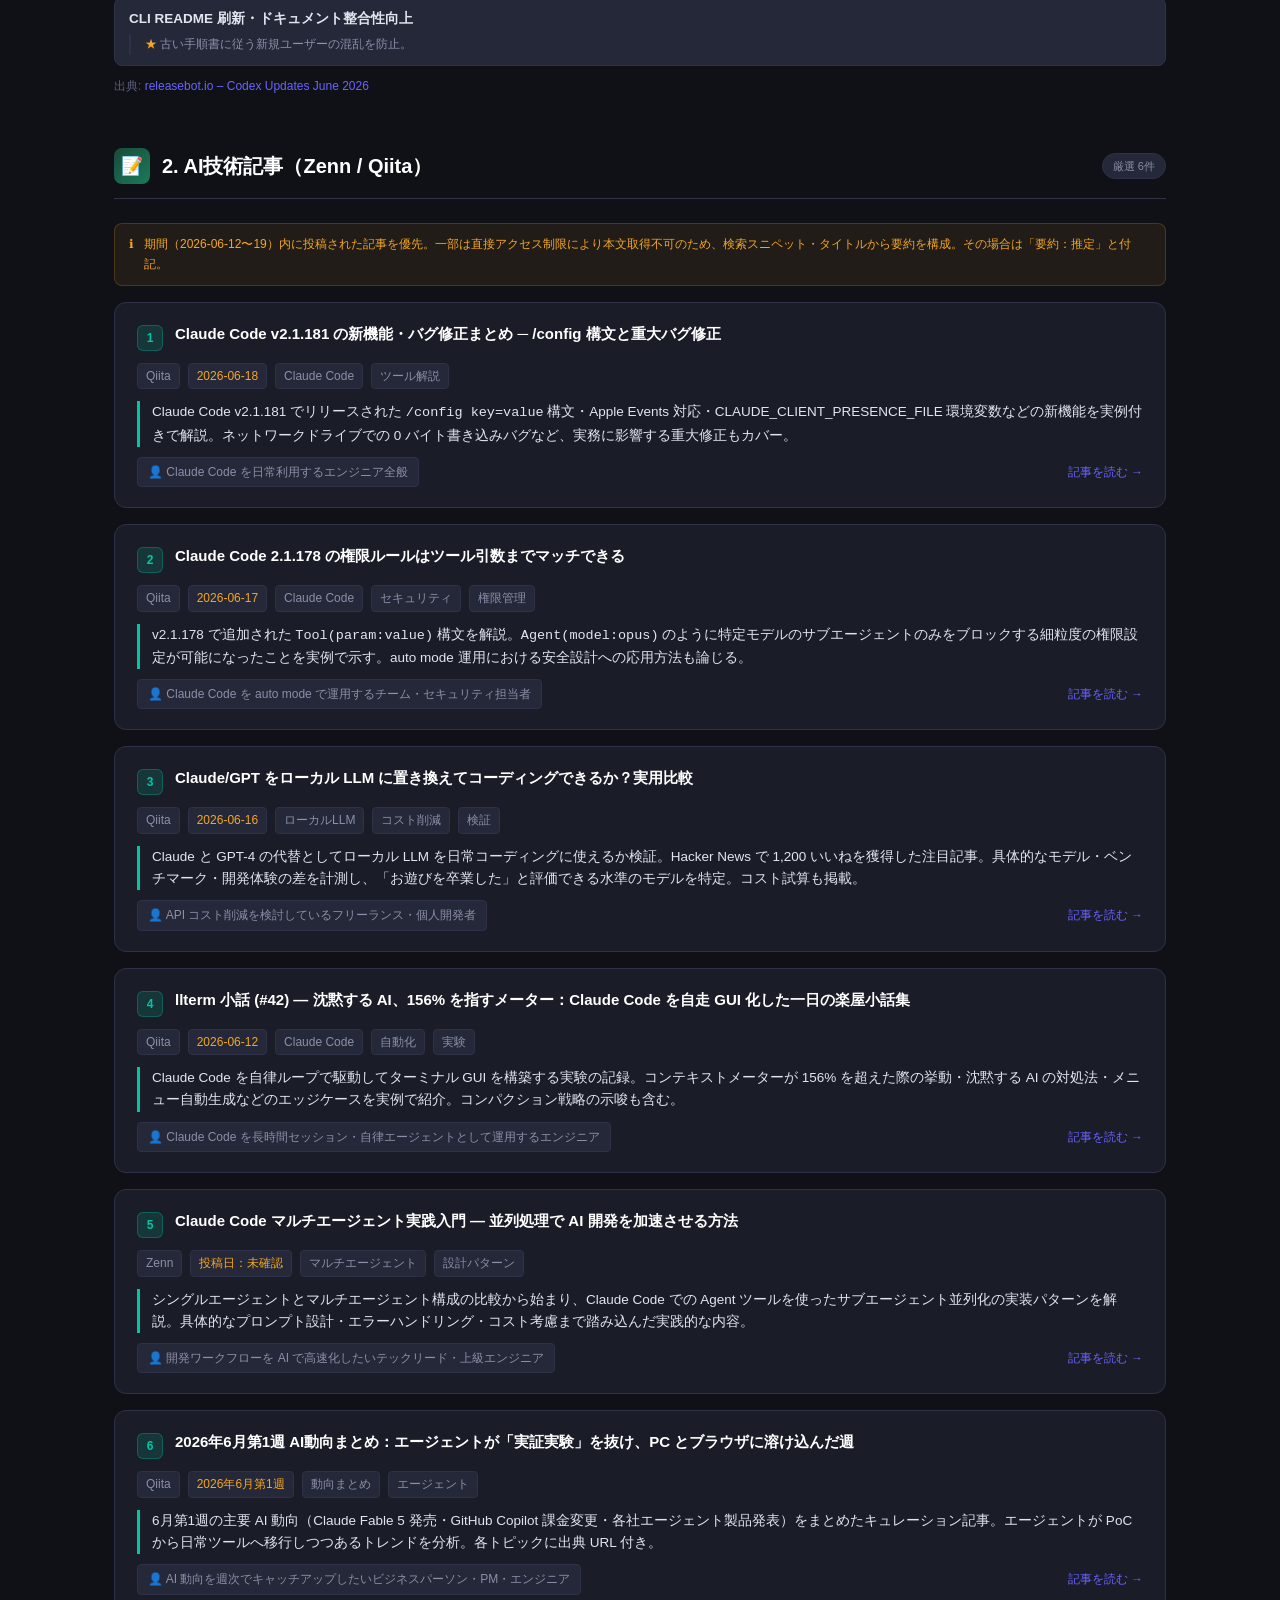
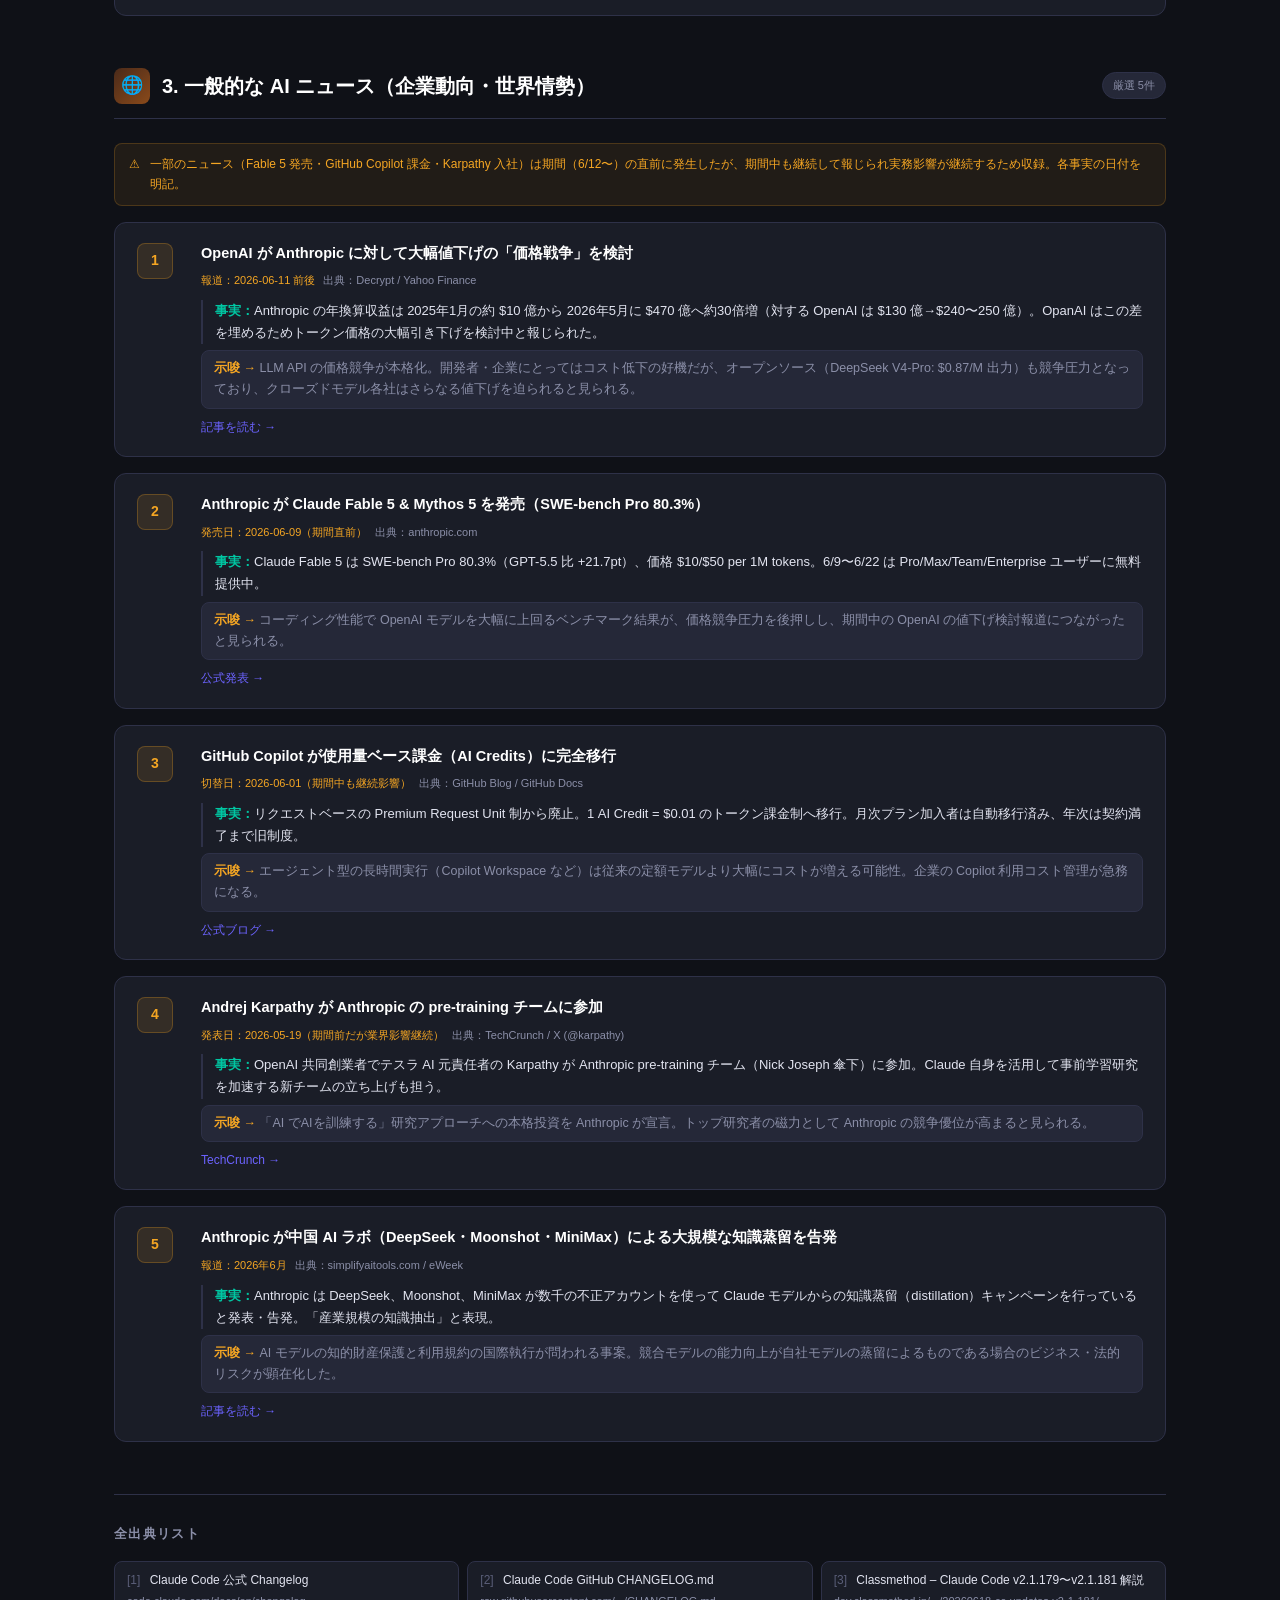
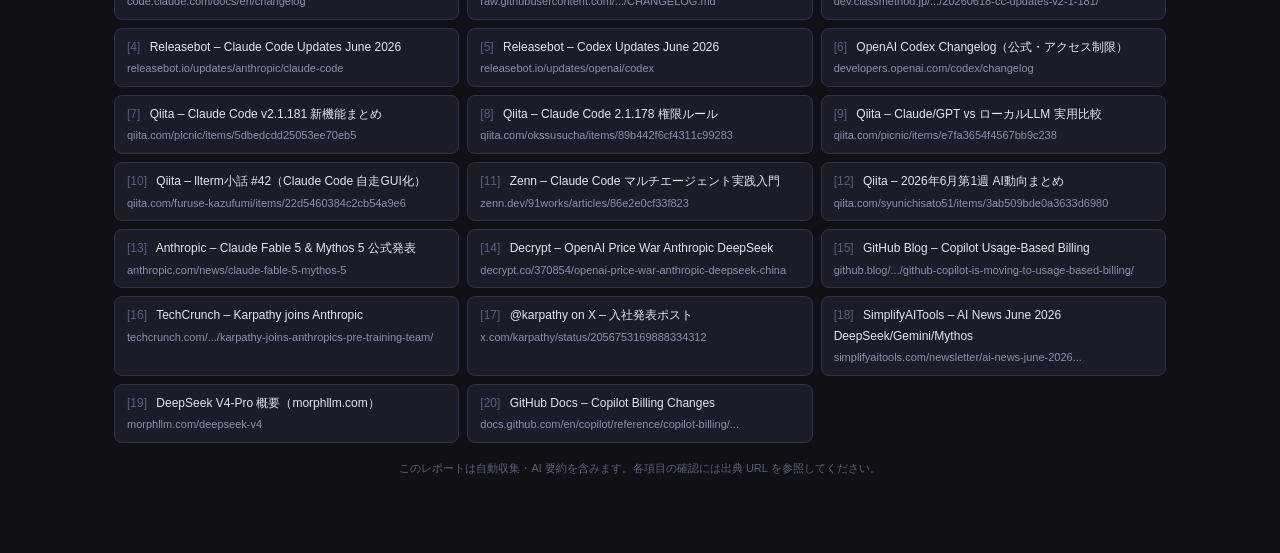
==== commit d29b44a8: "Add AI Weekly Report for 2026-06-19 Research period: 2026-06-12 to 2026-06-19 - Claude Code v2.1.176" ====
--- a/AI-Weekly-Report_2026-06-19.html
+++ b/AI-Weekly-Report_2026-06-19.html
@@ -1,821 +1,937 @@
 <!DOCTYPE html>
 <html lang="ja">
 <head>
-  <meta charset="UTF-8">
-  <meta name="viewport" content="width=device-width, initial-scale=1.0">
-  <title>AI技術動向レポート 2026-06-19</title>
-  <style>
-    :root {
-      --bg: #0f1117;
-      --surface: #1a1d27;
-      --surface2: #22263a;
-      --border: #2e3250;
-      --accent: #6366f1;
-      --accent2: #22d3ee;
-      --accent3: #a78bfa;
-      --green: #4ade80;
-      --yellow: #fbbf24;
-      --red: #f87171;
-      --text: #e2e8f0;
-      --muted: #94a3b8;
-      --tag-bg: #1e2440;
-    }
-    * { box-sizing: border-box; margin: 0; padding: 0; }
-    body {
-      background: var(--bg);
-      color: var(--text);
-      font-family: 'Segoe UI', 'Hiragino Sans', 'Yu Gothic', system-ui, sans-serif;
-      font-size: 15px;
-      line-height: 1.7;
-      padding: 0 16px 60px;
-    }
-    a { color: var(--accent2); text-decoration: none; }
-    a:hover { text-decoration: underline; }
-
-    /* ─── Header ─── */
-    .report-header {
-      max-width: 960px;
-      margin: 0 auto;
-      padding: 48px 0 32px;
-      border-bottom: 1px solid var(--border);
-    }
-    .report-header .badge {
-      display: inline-block;
-      background: var(--accent);
-      color: #fff;
-      font-size: 11px;
-      font-weight: 700;
-      letter-spacing: .08em;
-      text-transform: uppercase;
-      padding: 3px 10px;
-      border-radius: 4px;
-      margin-bottom: 12px;
-    }
-    .report-header h1 {
-      font-size: 28px;
-      font-weight: 800;
-      color: #fff;
-      margin-bottom: 6px;
-    }
-    .report-header .period {
-      color: var(--muted);
-      font-size: 13px;
-    }
-
-    /* ─── Summary ─── */
-    .summary-box {
-      max-width: 960px;
-      margin: 28px auto 0;
-      background: var(--surface);
-      border: 1px solid var(--border);
-      border-left: 4px solid var(--accent);
-      border-radius: 8px;
-      padding: 20px 24px;
-    }
-    .summary-box h2 {
-      font-size: 13px;
-      font-weight: 700;
-      letter-spacing: .1em;
-      text-transform: uppercase;
-      color: var(--accent);
-      margin-bottom: 10px;
-    }
-    .summary-box p {
-      color: var(--text);
-      font-size: 14px;
-      line-height: 1.8;
-      margin-bottom: 6px;
-    }
-    .summary-box p:last-child { margin-bottom: 0; }
-
-    /* ─── Main layout ─── */
-    .container { max-width: 960px; margin: 0 auto; }
-    .section-title {
-      margin-top: 52px;
-      margin-bottom: 20px;
-      display: flex;
-      align-items: center;
-      gap: 12px;
-    }
-    .section-title .icon {
-      width: 36px; height: 36px;
-      background: var(--surface2);
-      border-radius: 8px;
-      display: flex; align-items: center; justify-content: center;
-      font-size: 18px;
-    }
-    .section-title h2 {
-      font-size: 20px;
-      font-weight: 700;
-      color: #fff;
-    }
-    .section-title .section-sub {
-      font-size: 12px;
-      color: var(--muted);
-    }
-
-    /* ─── Cards ─── */
-    .card {
-      background: var(--surface);
-      border: 1px solid var(--border);
-      border-radius: 10px;
-      padding: 20px 22px;
-      margin-bottom: 14px;
-      transition: border-color .2s;
-    }
-    .card:hover { border-color: var(--accent); }
-    .card-header {
-      display: flex;
-      justify-content: space-between;
-      align-items: flex-start;
-      gap: 12px;
-      margin-bottom: 10px;
-    }
-    .card-title {
-      font-size: 15px;
-      font-weight: 700;
-      color: #fff;
-      line-height: 1.4;
-    }
-    .version-badge {
-      flex-shrink: 0;
-      background: var(--accent);
-      color: #fff;
-      font-size: 11px;
-      font-weight: 700;
-      padding: 2px 9px;
-      border-radius: 4px;
-      white-space: nowrap;
-    }
-    .date-badge {
-      flex-shrink: 0;
-      background: var(--surface2);
-      color: var(--muted);
-      font-size: 11px;
-      font-weight: 600;
-      padding: 2px 9px;
-      border-radius: 4px;
-      white-space: nowrap;
-    }
-    .tag {
-      display: inline-block;
-      background: var(--tag-bg);
-      border: 1px solid var(--border);
-      font-size: 11px;
-      color: var(--muted);
-      padding: 1px 8px;
-      border-radius: 20px;
-      margin: 0 3px 4px 0;
-    }
-    .tag.new { color: var(--green); border-color: var(--green); }
-    .tag.fix { color: var(--yellow); border-color: var(--yellow); }
-    .tag.improve { color: var(--accent2); border-color: var(--accent2); }
-    .impact {
-      background: var(--surface2);
-      border-left: 3px solid var(--green);
-      padding: 8px 12px;
-      border-radius: 4px;
-      font-size: 13px;
-      color: var(--green);
-      margin-top: 10px;
-    }
-    .impact::before { content: "✓ 実務インパクト: "; font-weight: 700; }
-    .card ul {
-      margin: 8px 0 0 18px;
-      font-size: 14px;
-      color: var(--text);
-    }
-    .card ul li { margin-bottom: 4px; }
-    .card p { font-size: 14px; color: var(--text); }
-    .source-line {
-      margin-top: 12px;
-      font-size: 12px;
-      color: var(--muted);
-    }
-
-    /* ─── Article cards ─── */
-    .article-card {
-      background: var(--surface);
-      border: 1px solid var(--border);
-      border-radius: 10px;
-      padding: 18px 22px;
-      margin-bottom: 14px;
-    }
-    .article-card:hover { border-color: var(--accent3); }
-    .article-meta {
-      display: flex;
-      gap: 8px;
-      align-items: center;
-      margin-bottom: 8px;
-      flex-wrap: wrap;
-    }
-    .platform-badge {
-      font-size: 11px;
-      font-weight: 700;
-      padding: 2px 8px;
-      border-radius: 4px;
-    }
-    .platform-zenn { background: #3ea8ff22; color: #3ea8ff; border: 1px solid #3ea8ff44; }
-    .platform-qiita { background: #55c500 22; color: #55c500; border: 1px solid #55c50044; }
-    .platform-dev { background: #ff6b3522; color: #ff9900; border: 1px solid #ff6b3544; }
-    .platform-other { background: #6366f122; color: var(--accent); border: 1px solid var(--accent); }
-    .article-title {
-      font-size: 15px;
-      font-weight: 700;
-      color: #fff;
-      margin-bottom: 10px;
-      line-height: 1.4;
-    }
-    .summary-3line {
-      background: var(--surface2);
-      border-radius: 6px;
-      padding: 10px 14px;
-      font-size: 13px;
-      color: var(--text);
-      margin-bottom: 10px;
-      line-height: 1.7;
-    }
-    .summary-3line ol {
-      margin: 0 0 0 18px;
-    }
-    .audience {
-      font-size: 12px;
-      color: var(--accent3);
-      font-style: italic;
-    }
-    .audience::before { content: "対象読者: "; font-weight: 600; font-style: normal; }
-
-    /* ─── News cards ─── */
-    .news-card {
-      background: var(--surface);
-      border: 1px solid var(--border);
-      border-radius: 10px;
-      padding: 18px 22px;
-      margin-bottom: 14px;
-      display: grid;
-      grid-template-columns: 3px 1fr;
-      gap: 0 16px;
-    }
-    .news-card.type-model { border-left: 3px solid var(--accent2); }
-    .news-card.type-funding { border-left: 3px solid var(--yellow); }
-    .news-card.type-regulation { border-left: 3px solid var(--red); }
-    .news-card.type-product { border-left: 3px solid var(--green); }
-    .news-card.type-strategy { border-left: 3px solid var(--accent3); }
-    .news-inner { grid-column: 2; }
-    .news-header { display: flex; justify-content: space-between; align-items: flex-start; gap: 8px; margin-bottom: 8px; }
-    .news-title { font-size: 15px; font-weight: 700; color: #fff; line-height: 1.4; }
-    .news-type-badge {
-      flex-shrink: 0;
-      font-size: 10px;
-      font-weight: 700;
-      padding: 2px 7px;
-      border-radius: 4px;
-      text-transform: uppercase;
-      letter-spacing: .06em;
-    }
-    .type-model .news-type-badge { background: #22d3ee22; color: var(--accent2); border: 1px solid var(--accent2); }
-    .type-funding .news-type-badge { background: #fbbf2422; color: var(--yellow); border: 1px solid var(--yellow); }
-    .type-regulation .news-type-badge { background: #f8717122; color: var(--red); border: 1px solid var(--red); }
-    .type-product .news-type-badge { background: #4ade8022; color: var(--green); border: 1px solid var(--green); }
-    .type-strategy .news-type-badge { background: #a78bfa22; color: var(--accent3); border: 1px solid var(--accent3); }
-    .news-fact { font-size: 14px; color: var(--text); margin-bottom: 8px; }
-    .news-implication {
-      font-size: 13px;
-      color: var(--muted);
-      border-top: 1px solid var(--border);
-      padding-top: 8px;
-      margin-top: 4px;
-    }
-    .news-implication::before { content: "示唆: "; font-weight: 700; color: var(--accent3); }
-
-    /* ─── Caution box ─── */
-    .caution-box {
-      background: #fbbf2410;
-      border: 1px solid #fbbf2444;
-      border-radius: 6px;
-      padding: 8px 14px;
-      font-size: 12px;
-      color: var(--yellow);
-      margin-bottom: 14px;
-    }
-
-    /* ─── Sources ─── */
-    .sources-section {
-      margin-top: 60px;
-      padding-top: 32px;
-      border-top: 1px solid var(--border);
-    }
-    .sources-section h2 {
-      font-size: 16px;
-      font-weight: 700;
-      color: #fff;
-      margin-bottom: 16px;
-    }
-    .sources-grid {
-      display: grid;
-      grid-template-columns: 1fr 1fr;
-      gap: 8px;
-    }
-    @media (max-width: 640px) { .sources-grid { grid-template-columns: 1fr; } }
-    .source-item {
-      background: var(--surface);
-      border: 1px solid var(--border);
-      border-radius: 6px;
-      padding: 8px 12px;
-      font-size: 12px;
-    }
-    .source-item .s-num { color: var(--accent); font-weight: 700; margin-right: 6px; }
-    .source-item a { color: var(--muted); word-break: break-all; }
-    .source-item a:hover { color: var(--accent2); }
-
-    /* ─── Footer ─── */
-    footer {
-      max-width: 960px;
-      margin: 40px auto 0;
-      text-align: center;
-      font-size: 12px;
-      color: var(--muted);
-    }
-  </style>
+<meta charset="UTF-8">
+<meta name="viewport" content="width=device-width, initial-scale=1.0">
+<title>AI技術動向 週次レポート — 2026年6月12日〜6月19日</title>
+<style>
+  :root {
+    --bg: #0f1117;
+    --surface: #1a1d27;
+    --surface2: #252838;
+    --border: #2e3148;
+    --accent: #6c63ff;
+    --accent2: #00c6a2;
+    --accent3: #f5a623;
+    --danger: #e05c5c;
+    --text: #e2e4f0;
+    --text-muted: #8b8fa8;
+    --text-dim: #5a5e78;
+    --radius: 12px;
+    --radius-sm: 8px;
+  }
+  * { box-sizing: border-box; margin: 0; padding: 0; }
+  body {
+    font-family: -apple-system, BlinkMacSystemFont, 'Segoe UI', 'Hiragino Sans', sans-serif;
+    background: var(--bg);
+    color: var(--text);
+    line-height: 1.7;
+    font-size: 15px;
+  }
+  a { color: var(--accent); text-decoration: none; }
+  a:hover { text-decoration: underline; }
+
+  /* Layout */
+  .page-wrap { max-width: 1100px; margin: 0 auto; padding: 40px 24px 80px; }
+
+  /* Header */
+  .report-header {
+    border-bottom: 1px solid var(--border);
+    padding-bottom: 28px;
+    margin-bottom: 36px;
+  }
+  .report-header .label {
+    font-size: 11px;
+    letter-spacing: 0.12em;
+    text-transform: uppercase;
+    color: var(--accent);
+    font-weight: 700;
+    margin-bottom: 8px;
+  }
+  .report-header h1 {
+    font-size: 26px;
+    font-weight: 800;
+    letter-spacing: -0.02em;
+    color: #fff;
+    margin-bottom: 6px;
+  }
+  .report-header .period {
+    font-size: 13px;
+    color: var(--text-muted);
+  }
+  .report-header .period span {
+    display: inline-block;
+    background: var(--surface2);
+    border: 1px solid var(--border);
+    border-radius: 4px;
+    padding: 2px 8px;
+    font-family: monospace;
+    font-size: 12px;
+    margin-left: 6px;
+  }
+
+  /* Executive Summary */
+  .exec-summary {
+    background: linear-gradient(135deg, #1a1d2f 0%, #1e2038 100%);
+    border: 1px solid var(--accent);
+    border-radius: var(--radius);
+    padding: 24px 28px;
+    margin-bottom: 40px;
+    position: relative;
+    overflow: hidden;
+  }
+  .exec-summary::before {
+    content: '';
+    position: absolute;
+    top: 0; left: 0;
+    width: 4px; height: 100%;
+    background: var(--accent);
+    border-radius: 4px 0 0 4px;
+  }
+  .exec-summary h2 {
+    font-size: 13px;
+    letter-spacing: 0.1em;
+    text-transform: uppercase;
+    color: var(--accent);
+    font-weight: 700;
+    margin-bottom: 12px;
+  }
+  .exec-summary p {
+    color: var(--text);
+    font-size: 14.5px;
+    margin-bottom: 8px;
+  }
+  .exec-summary p:last-child { margin-bottom: 0; }
+
+  /* Section headers */
+  .section { margin-bottom: 52px; }
+  .section-header {
+    display: flex;
+    align-items: center;
+    gap: 12px;
+    margin-bottom: 24px;
+    padding-bottom: 14px;
+    border-bottom: 1px solid var(--border);
+  }
+  .section-icon {
+    width: 36px; height: 36px;
+    border-radius: 8px;
+    display: flex; align-items: center; justify-content: center;
+    font-size: 18px;
+    flex-shrink: 0;
+  }
+  .icon-claude { background: linear-gradient(135deg, #3b3f7a, #5c4fa0); }
+  .icon-article { background: linear-gradient(135deg, #1a4a3a, #1a7a5a); }
+  .icon-news { background: linear-gradient(135deg, #4a2a1a, #8a4a1a); }
+  .section-header h2 {
+    font-size: 20px;
+    font-weight: 700;
+    color: #fff;
+  }
+  .section-header .count-badge {
+    margin-left: auto;
+    font-size: 11px;
+    color: var(--text-muted);
+    background: var(--surface2);
+    border: 1px solid var(--border);
+    border-radius: 20px;
+    padding: 3px 10px;
+  }
+
+  /* Version Timeline */
+  .version-timeline { display: flex; flex-direction: column; gap: 0; }
+  .version-block {
+    display: grid;
+    grid-template-columns: 140px 1fr;
+    gap: 0 24px;
+    position: relative;
+  }
+  .version-block:not(:last-child)::after {
+    content: '';
+    position: absolute;
+    left: 129px;
+    top: 48px;
+    bottom: -16px;
+    width: 2px;
+    background: var(--border);
+  }
+  .version-block + .version-block { margin-top: 16px; }
+  .version-meta {
+    display: flex;
+    flex-direction: column;
+    align-items: flex-end;
+    padding-top: 14px;
+    padding-right: 24px;
+    position: relative;
+  }
+  .version-meta::after {
+    content: '';
+    position: absolute;
+    right: -7px;
+    top: 22px;
+    width: 14px; height: 14px;
+    border-radius: 50%;
+    background: var(--accent);
+    border: 3px solid var(--bg);
+  }
+  .version-tag {
+    font-size: 11px;
+    font-family: monospace;
+    font-weight: 700;
+    color: var(--accent);
+    background: rgba(108,99,255,0.12);
+    border: 1px solid rgba(108,99,255,0.3);
+    border-radius: 4px;
+    padding: 3px 8px;
+  }
+  .version-date {
+    font-size: 11px;
+    color: var(--text-muted);
+    margin-top: 4px;
+  }
+  .version-card {
+    background: var(--surface);
+    border: 1px solid var(--border);
+    border-radius: var(--radius);
+    padding: 18px 22px;
+    margin-bottom: 16px;
+  }
+  .change-group { margin-top: 14px; }
+  .change-group:first-child { margin-top: 0; }
+  .change-type {
+    display: inline-block;
+    font-size: 10px;
+    font-weight: 700;
+    letter-spacing: 0.1em;
+    text-transform: uppercase;
+    border-radius: 4px;
+    padding: 2px 7px;
+    margin-bottom: 8px;
+  }
+  .type-new { background: rgba(0,198,162,0.15); color: var(--accent2); border: 1px solid rgba(0,198,162,0.3); }
+  .type-fix { background: rgba(224,92,92,0.12); color: #f07070; border: 1px solid rgba(224,92,92,0.25); }
+  .type-improve { background: rgba(245,166,35,0.12); color: #f5c060; border: 1px solid rgba(245,166,35,0.25); }
+  .change-list { list-style: none; display: flex; flex-direction: column; gap: 8px; }
+  .change-item {
+    background: var(--surface2);
+    border: 1px solid var(--border);
+    border-radius: var(--radius-sm);
+    padding: 10px 14px;
+  }
+  .change-item .title { font-size: 13.5px; font-weight: 600; color: var(--text); margin-bottom: 3px; }
+  .change-item .impact {
+    font-size: 12px;
+    color: var(--text-muted);
+    padding-left: 14px;
+    border-left: 2px solid var(--border);
+  }
+  .change-item .impact::before { content: '★ '; color: var(--accent3); }
+
+  /* Article cards */
+  .article-grid { display: flex; flex-direction: column; gap: 16px; }
+  .article-card {
+    background: var(--surface);
+    border: 1px solid var(--border);
+    border-radius: var(--radius);
+    padding: 20px 22px;
+    transition: border-color 0.2s;
+  }
+  .article-card:hover { border-color: var(--accent2); }
+  .article-card-header { display: flex; align-items: flex-start; gap: 12px; margin-bottom: 12px; }
+  .article-num {
+    width: 26px; height: 26px; border-radius: 6px;
+    background: rgba(0,198,162,0.15); border: 1px solid rgba(0,198,162,0.3);
+    color: var(--accent2); font-size: 12px; font-weight: 700;
+    display: flex; align-items: center; justify-content: center;
+    flex-shrink: 0; margin-top: 2px;
+  }
+  .article-card h3 { font-size: 15px; font-weight: 700; color: #fff; line-height: 1.4; }
+  .article-meta {
+    display: flex; flex-wrap: wrap; gap: 8px;
+    margin-bottom: 12px;
+    font-size: 12px;
+    color: var(--text-muted);
+  }
+  .article-meta .tag {
+    background: var(--surface2); border: 1px solid var(--border);
+    border-radius: 4px; padding: 2px 8px;
+  }
+  .article-meta .date { color: var(--accent3); }
+  .article-summary {
+    font-size: 13.5px; color: var(--text); line-height: 1.65;
+    border-left: 3px solid var(--accent2);
+    padding-left: 12px;
+    margin-bottom: 10px;
+  }
+  .article-footer {
+    display: flex; align-items: center; justify-content: space-between; flex-wrap: wrap; gap: 8px;
+  }
+  .article-audience {
+    font-size: 12px; color: var(--text-muted);
+    background: var(--surface2); border: 1px solid var(--border);
+    border-radius: 4px; padding: 4px 10px;
+  }
+  .article-audience::before { content: '👤 '; }
+  .article-link { font-size: 12px; color: var(--accent); }
+
+  /* News cards */
+  .news-grid { display: flex; flex-direction: column; gap: 16px; }
+  .news-card {
+    background: var(--surface);
+    border: 1px solid var(--border);
+    border-radius: var(--radius);
+    padding: 18px 22px;
+    display: grid;
+    grid-template-columns: 48px 1fr;
+    gap: 0 16px;
+    transition: border-color 0.2s;
+  }
+  .news-card:hover { border-color: var(--accent3); }
+  .news-rank {
+    width: 36px; height: 36px; border-radius: 8px;
+    background: rgba(245,166,35,0.12); border: 1px solid rgba(245,166,35,0.25);
+    color: var(--accent3); font-size: 14px; font-weight: 800;
+    display: flex; align-items: center; justify-content: center;
+    flex-shrink: 0; margin-top: 2px;
+  }
+  .news-body h3 { font-size: 14.5px; font-weight: 700; color: #fff; margin-bottom: 6px; }
+  .news-meta { display: flex; gap: 8px; font-size: 11px; margin-bottom: 10px; flex-wrap: wrap; }
+  .news-date { color: var(--accent3); }
+  .news-source { color: var(--text-muted); }
+  .news-fact {
+    font-size: 13px; color: var(--text);
+    margin-bottom: 6px;
+    padding-left: 12px;
+    border-left: 2px solid var(--border);
+  }
+  .news-fact strong { color: var(--accent2); }
+  .news-implication {
+    font-size: 12.5px; color: var(--text-muted);
+    padding: 7px 12px;
+    background: var(--surface2);
+    border-radius: var(--radius-sm);
+    border: 1px solid var(--border);
+  }
+  .news-implication::before { content: '示唆 → '; font-weight: 700; color: var(--accent3); }
+  .news-link { font-size: 12px; color: var(--accent); margin-top: 8px; display: inline-block; }
+
+  /* Sources */
+  .sources-section {
+    margin-top: 48px;
+    border-top: 1px solid var(--border);
+    padding-top: 28px;
+  }
+  .sources-section h2 {
+    font-size: 13px; letter-spacing: 0.1em; text-transform: uppercase;
+    color: var(--text-muted); font-weight: 700; margin-bottom: 16px;
+  }
+  .sources-grid {
+    display: grid;
+    grid-template-columns: repeat(auto-fill, minmax(300px, 1fr));
+    gap: 8px;
+  }
+  .source-item {
+    background: var(--surface);
+    border: 1px solid var(--border);
+    border-radius: var(--radius-sm);
+    padding: 8px 12px;
+    font-size: 12px;
+  }
+  .source-item .src-num { color: var(--text-dim); margin-right: 6px; }
+  .source-item a { color: var(--text-muted); font-size: 11px; display: block; margin-top: 2px; word-break: break-all; }
+  .source-item a:hover { color: var(--accent); }
+
+  /* Notice */
+  .notice {
+    display: flex; gap: 10px; align-items: flex-start;
+    background: rgba(245,166,35,0.08); border: 1px solid rgba(245,166,35,0.2);
+    border-radius: var(--radius-sm); padding: 10px 14px;
+    font-size: 12px; color: var(--accent3); margin-bottom: 16px;
+  }
+  .notice-icon { flex-shrink: 0; }
+
+  /* Responsive */
+  @media (max-width: 640px) {
+    .version-block { grid-template-columns: 1fr; }
+    .version-block::after { display: none; }
+    .version-meta { align-items: flex-start; padding-right: 0; }
+    .version-meta::after { display: none; }
+    .news-card { grid-template-columns: 1fr; }
+    .news-rank { display: none; }
+  }
+</style>
 </head>
 <body>
-
-<!-- ═══════════════════════════════════════ HEADER ═══════════════════════════════════════ -->
-<div class="report-header">
-  <div class="badge">Weekly AI Report</div>
-  <h1>AI技術動向レポート</h1>
-  <div class="period">生成日: 2026年6月19日 ｜ 対象期間: 2026年6月12日（金）〜 2026年6月19日（金）</div>
-</div>
-
-<!-- ═══════════════════════════════════════ SUMMARY ══════════════════════════════════════ -->
-<div class="summary-box">
-  <h2>エグゼクティブサマリー</h2>
-  <p>Claude Code は今週だけで v2.1.174〜v2.1.183 まで 7 リリースを重ね、プロンプトからの設定変更 (<code>/config key=value</code>)・エージェントチームの暗黙化・auto モードの破壊的 git コマンドブロックなど実務直結の機能を連打した。</p>
-  <p>最大の騒動は 6 月 15 日、Anthropic が予告していた Claude Agent SDK の従量課金化を施行当日に撤回した件。IPO 前の顧客離脱リスクと OpenAI の値下げ圧力が主因と見られ、課金モデルを巡る業界の駆け引きが鮮明になった。</p>
-  <p>モデル面では Anthropic が Fable 5 の無償アクセスを 6 月 22 日まで提供しつつ、Mythos 5 を限定公開。Google は Gemini Managed Agents と Gemini Omni Flash を API 向けに展開し、OpenAI は GPT-5.4 で OS 水準のタスク自動化に踏み込んだ。</p>
-  <p>規制面は 6 月 2 日署名の米大統領令「AI イノベーションとセキュリティの推進」が各機関に実装タスクを出し、フロンティアモデルの 30 日前政府開示枠組みの最終化期限（8 月 1 日）が迫っている。</p>
-  <p>日本語コミュニティでは Agent SDK 課金問題に実務対応を解説する記事が登場し、Loop Engineering など Claude を用いた新たな開発哲学の実践報告も続いている。</p>
-</div>
-
-<!-- ═══════════════════════════════════════ SECTION 1 ════════════════════════════════════ -->
-<div class="container">
-  <div class="section-title">
-    <div class="icon">⚙️</div>
-    <div>
-      <h2>1. Claude Code / Codex の機能追加</h2>
-      <div class="section-sub">一次情報（公式 Changelog）から抽出。期間: 2026-06-12〜2026-06-19</div>
-    </div>
+<div class="page-wrap">
+
+  <!-- ===== HEADER ===== -->
+  <header class="report-header">
+    <div class="label">AI技術動向 週次レポート</div>
+    <h1>AI技術動向まとめ — 2026年6月第3週</h1>
+    <div class="period">
+      調査期間 <span>2026-06-12 〜 2026-06-19</span>　作成日 <span>2026-06-19</span>
+    </div>
+  </header>
+
+  <!-- ===== EXECUTIVE SUMMARY ===== -->
+  <div class="exec-summary">
+    <h2>Executive Summary</h2>
+    <p>Claude Codeは今週だけで <strong>5バージョン（v2.1.176〜v2.1.183）</strong>をリリース。auto modeにおける破壊的コマンドの自動ブロックや、<code>/config key=value</code>構文の追加でプロンプト内設定変更が可能になるなど、実務利用の安全性・利便性が大幅に向上した。</p>
+    <p>OpenAI Codexは大規模リポジトリ向けパフォーマンス改善とmacOS向け「Record &amp; Replay」機能を追加。一方、AIコスト競争が激化しており、Anthropicは6月9日にClaude Fable 5（SWE-bench Pro 80.3%）を発売、OpenAIは価格引き下げを検討中と報じられた。</p>
+    <p>国内技術コミュニティ（Qiita/Zenn）ではClaude Codeの権限ルール・設定変更構文など、バージョンアップに追随した実践記事が週中に相次いで投稿された。</p>
+    <p>GitHub Copilotは6月1日に使用量ベース課金（AI Credits）へ移行済みで、エージェント型利用のコストが実質大幅増となる影響が業界に広がっている。</p>
   </div>
 
-  <!-- v2.1.183 -->
-  <div class="card">
-    <div class="card-header">
-      <div>
-        <div class="card-title">Claude Code v2.1.183 — auto モード安全強化・設定 UI 改善</div>
-        <div style="margin-top:6px;">
-          <span class="tag new">新機能</span>
-          <span class="tag improve">改善</span>
-          <span class="tag fix">修正</span>
-        </div>
-      </div>
-      <div style="text-align:right;flex-shrink:0;">
-        <div class="version-badge">v2.1.183</div>
-        <div class="date-badge" style="margin-top:4px;">2026-06-19</div>
-      </div>
-    </div>
-    <ul>
-      <li><span class="tag new">新機能</span> <b>auto モード保護</b>：<code>git reset --hard</code>・<code>git checkout -- .</code>・<code>git clean -fd</code>・<code>git stash drop</code> を明示指示なしに実行しようとするとブロック。</li>
-      <li><span class="tag new">新機能</span> <b>モデル非推奨警告</b>：非推奨モデル指定時に stderr へ警告表示。エージェント frontmatter でも同様。</li>
-      <li><span class="tag new">新機能</span> <b>帰属設定</b>：<code>attribution.sessionUrl</code> 設定でコミットや PR への claude.ai セッションリンクを省略可能。</li>
-      <li><span class="tag new">新機能</span> <b>設定ヘルプ</b>：<code>/config --help</code> で <code>/config key=value</code> の全ショートハンドキーを一覧表示。</li>
-      <li><span class="tag fix">修正</span> サブエージェント spawn 時の thinking ブロック 400 エラー、サブエージェント内 WebSearch 空結果、vim モードのカーソル位置ズレ など多数。</li>
-    </ul>
-    <div class="impact">auto モードが誤って作業中のファイルを破壊するリスクを大幅に低減。特に長時間走らせるバックグラウンドエージェントで有効。</div>
-    <div class="source-line">出典: <a href="https://code.claude.com/docs/en/changelog" target="_blank">Claude Code 公式 Changelog</a></div>
-  </div>
-
-  <!-- v2.1.181 -->
-  <div class="card">
-    <div class="card-header">
-      <div>
-        <div class="card-title">Claude Code v2.1.181 — プロンプト内設定変更・Bun 1.4・ストリーミング改善</div>
-        <div style="margin-top:6px;">
-          <span class="tag new">新機能</span>
-          <span class="tag improve">改善</span>
-          <span class="tag fix">修正</span>
-        </div>
-      </div>
-      <div style="text-align:right;flex-shrink:0;">
-        <div class="version-badge">v2.1.181</div>
-        <div class="date-badge" style="margin-top:4px;">2026-06-17</div>
-      </div>
-    </div>
-    <ul>
-      <li><span class="tag new">新機能</span> <b><code>/config key=value</code></b>：セッション中に <code>/config thinking=false</code> のように設定をその場で変更可能。</li>
-      <li><span class="tag new">新機能</span> <b>Apple Events サンドボックス</b>：<code>sandbox.allowAppleEvents</code> 設定で macOS サンドボックス内の Apple イベント許可。</li>
-      <li><span class="tag new">新機能</span> <b>プレゼンス検出</b>：<code>CLAUDE_CLIENT_PRESENCE_FILE</code> 変数でモバイルプッシュ通知を抑制（手元で作業中に通知しない）。</li>
-      <li><span class="tag improve">改善</span> Bun ランタイムを 1.4 にアップグレード（起動時間短縮）。</li>
-      <li><span class="tag improve">改善</span> 長い段落のストリーミング：改行を待たずに行単位で逐次表示。</li>
-      <li><span class="tag improve">改善</span> API 接続断で自動リトライ（思考途中でも復帰可能）。</li>
-      <li><span class="tag fix">修正</span> ネットワークドライブ・クラウド同期フォルダでのファイル切り捨て、macOS auth フロー失敗など多数。</li>
-    </ul>
-    <div class="impact">設定変更のためにプロセスを再起動する手間がなくなり、試行錯誤の速度が向上。特に <code>thinking</code> モードのトグルが便利。</div>
-    <div class="source-line">出典: <a href="https://code.claude.com/docs/en/changelog" target="_blank">Claude Code 公式 Changelog</a></div>
-  </div>
-
-  <!-- v2.1.178 -->
-  <div class="card">
-    <div class="card-header">
-      <div>
-        <div class="card-title">Claude Code v2.1.178 — エージェントチーム暗黙化・ツール許可パラメータ・ネストスキル</div>
-        <div style="margin-top:6px;">
-          <span class="tag new">新機能</span>
-          <span class="tag improve">改善</span>
-        </div>
-      </div>
-      <div style="text-align:right;flex-shrink:0;">
-        <div class="version-badge">v2.1.178</div>
-        <div class="date-badge" style="margin-top:4px;">2026-06-15</div>
-      </div>
-    </div>
-    <ul>
-      <li><span class="tag new">新機能</span> <b>エージェントチーム暗黙化</b>：<code>TeamCreate</code>/<code>TeamDelete</code> ツールを廃止。<code>CLAUDE_CODE_EXPERIMENTAL_AGENT_TEAMS=1</code> で全セッションに暗黙チームが付与。</li>
-      <li><span class="tag new">新機能</span> <b>許可ルールパラメータ</b>：<code>Tool(param:value)</code> 構文（例: <code>Agent(model:opus)</code> で Opus サブエージェントをブロック）でルールの粒度が向上。</li>
-      <li><span class="tag new">新機能</span> <b>ネストスキルロード</b>：<code>.claude/skills</code> のサブディレクトリ内スキルも自動ロード。名前衝突時は <code>dir:name</code> で識別。</li>
-      <li><span class="tag new">新機能</span> <b>最近傍 <code>.claude/</code></b>：ワーキングディレクトリに最も近い <code>.claude/</code> ディレクトリを優先採用。</li>
-      <li><span class="tag improve">改善</span> auto モードがサブエージェント spawn を起動前に評価するように変更。</li>
-    </ul>
-    <div class="impact">複数エージェントのオーケストレーション設定が簡略化され、チーム構成の明示管理が不要に。大規模マルチエージェントワークフローの展開が容易になる。</div>
-    <div class="source-line">出典: <a href="https://code.claude.com/docs/en/changelog" target="_blank">Claude Code 公式 Changelog</a></div>
-  </div>
-
-  <!-- v2.1.176 -->
-  <div class="card">
-    <div class="card-header">
-      <div>
-        <div class="card-title">Claude Code v2.1.176 — 多言語セッションタイトル・フッターリンクバッジ</div>
-        <div style="margin-top:6px;">
-          <span class="tag new">新機能</span>
-          <span class="tag fix">修正</span>
-        </div>
-      </div>
-      <div style="text-align:right;flex-shrink:0;">
-        <div class="version-badge">v2.1.176</div>
-        <div class="date-badge" style="margin-top:4px;">2026-06-12</div>
-      </div>
-    </div>
-    <ul>
-      <li><span class="tag new">新機能</span> <b>多言語セッションタイトル</b>：会話言語に合わせてセッションタイトルを自動生成。<code>language</code> 設定で固定も可能。</li>
-      <li><span class="tag new">新機能</span> <b>フッターリンクバッジ</b>：<code>footerLinksRegexes</code> 設定で正規表現マッチするリンクをフッターに表示。</li>
-      <li><span class="tag improve">改善</span> Bedrock 認証情報を固定 1 時間ではなく <code>Expiration</code> フィールドまでキャッシュ（AWS STS 周りの再認証が減少）。</li>
-      <li><span class="tag fix">修正</span> Fable 5 で Opus 4.8 非保有 org の auto モード失敗、フック <code>if</code> 条件のファイルパスマッチ不具合など。</li>
-    </ul>
-    <div class="impact">日本語で会話しているセッションのタイトルが日本語になり、セッション管理が大幅に見やすくなる。</div>
-    <div class="source-line">出典: <a href="https://code.claude.com/docs/en/changelog" target="_blank">Claude Code 公式 Changelog</a></div>
-  </div>
-
-  <!-- v2.1.175 / v2.1.174 -->
-  <div class="card">
-    <div class="card-header">
-      <div>
-        <div class="card-title">Claude Code v2.1.175 / v2.1.174 — モデル強制施行・スクロール加速制御</div>
-        <div style="margin-top:6px;">
-          <span class="tag new">新機能</span>
-        </div>
-      </div>
-      <div style="text-align:right;flex-shrink:0;">
-        <div class="version-badge">v2.1.175 / .174</div>
-        <div class="date-badge" style="margin-top:4px;">2026-06-12</div>
-      </div>
-    </div>
-    <ul>
-      <li><span class="tag new">新機能</span> <b>モデル強制施行</b> (v2.1.175)：<code>enforceAvailableModels</code> managed 設定で <code>availableModels</code> 許可リストを Default モデルにも適用。</li>
-      <li><span class="tag new">新機能</span> <b>スクロール加速無効化</b> (v2.1.174)：<code>wheelScrollAccelerationEnabled</code> 設定でフルスクリーン時のマウスホイール加速を無効化可能。</li>
-      <li><span class="tag fix">修正</span> Bedrock GovCloud リージョンの推論プロファイルプレフィックス誤り、バックグラウンドセッション認証エラーなど。</li>
-    </ul>
-    <div class="impact">企業管理者が組織全体で使用モデルを厳密に制限できるようになり、コスト管理とコンプライアンス対応が容易に。</div>
-    <div class="source-line">出典: <a href="https://code.claude.com/docs/en/changelog" target="_blank">Claude Code 公式 Changelog</a></div>
-  </div>
-
-  <!-- v2.1.179 -->
-  <div class="card">
-    <div class="card-header">
-      <div>
-        <div class="card-title">Claude Code v2.1.179 — 接続断耐性・WSL2 スクロール・プラグインパフォーマンス</div>
-        <div style="margin-top:6px;">
-          <span class="tag fix">修正</span>
-          <span class="tag improve">改善</span>
-        </div>
-      </div>
-      <div style="text-align:right;flex-shrink:0;">
-        <div class="version-badge">v2.1.179</div>
-        <div class="date-badge" style="margin-top:4px;">2026-06-16</div>
-      </div>
-    </div>
-    <ul>
-      <li><span class="tag fix">修正</span> ストリーミング途中の接続断：部分レスポンスを保持してエラー生表示を防止。</li>
-      <li><span class="tag fix">修正</span> WSL2（Windows Terminal・VS Code）でのマウスホイールスクロール。</li>
-      <li><span class="tag fix">修正</span> フィードバックアンケートが 1 桁の返答をセッション評価として誤認識する問題。</li>
-      <li><span class="tag fix">修正</span> ウェルカムスクリーンへのプロモーションバナー重複表示（1 セッション最大 1 件に制限）。</li>
-      <li><span class="tag improve">改善</span> リモートセッションのプラグインロードパフォーマンス向上。</li>
-    </ul>
-    <div class="impact">ネットワークが不安定な環境でのストリーミング作業が安定し、途中結果が失われなくなる。</div>
-    <div class="source-line">出典: <a href="https://code.claude.com/docs/en/changelog" target="_blank">Claude Code 公式 Changelog</a></div>
-  </div>
-
-  <!-- Codex -->
-  <div class="section-title" style="margin-top:36px;">
-    <div class="icon">🤖</div>
-    <div>
-      <h2 style="font-size:17px;">OpenAI Codex 主要アップデート（期間内、具体日付は未確認）</h2>
-      <div class="section-sub">出典: releasebot.io / developers.openai.com/codex/changelog（6 月分）</div>
-    </div>
-  </div>
-
-  <div class="caution-box">
-    注意: 以下の Codex 情報は 2026 年 6 月の公式 Changelog に基づくが、各機能の正確な日付（6 月 12〜19 日以内かどうか）は 現時点で一次情報から特定できていません。「未確認」として掲載します。
-  </div>
-
-  <div class="card">
-    <div class="card-header">
-      <div>
-        <div class="card-title">Codex — セッションアーカイブ・Desktop ハンドオフ・EEA 圏展開</div>
-        <div style="margin-top:6px;">
-          <span class="tag new">新機能</span>
-          <span class="tag improve">改善</span>
-        </div>
-      </div>
-      <div style="text-align:right;flex-shrink:0;">
-        <div class="date-badge">2026-06 ※日付未確認</div>
-      </div>
-    </div>
-    <ul>
-      <li><span class="tag new">新機能</span> <b>セッションアーカイブ</b>：TUI から <code>/archive</code>、CLI から <code>codex archive / unarchive</code> でセッションを保護。</li>
-      <li><span class="tag new">新機能</span> <b><code>/app</code> コマンド</b>：現在の CLI スレッドを macOS/Windows の Codex Desktop へシームレスにハンドオフ。</li>
-      <li><span class="tag improve">改善</span> ローカル画像添付・単独画像生成でファイルパスをモデルに公開。後続の編集・参照が容易に。</li>
-      <li><span class="tag improve">改善</span> 推論努力選択の柔軟化：端末によっては Alt キーバインドが失われる問題を補うフォールバックショートカット追加。</li>
-      <li><span class="tag new">新機能</span> <b>EEA・UK・スイスでの機能拡張</b>：Computer Use（macOS / Windows）、Chrome 拡張、Memories、Chronicle（ChatGPT Pro 向けリサーチプレビュー）を展開。</li>
-      <li><span class="tag improve">改善</span> プラグイン管理：<code>codex plugin list --json</code> で機械可読出力、キャッシュ済みカタログ候補提示。</li>
-    </ul>
-    <div class="impact">EEA 圏での Computer Use 展開により、欧州企業でのブラウザ自動化・デスクトップ操作エージェントの実用化が加速。</div>
-    <div class="source-line">出典: <a href="https://releasebot.io/updates/openai/codex" target="_blank">Codex Updates – Releasebot</a> ／ <a href="https://releases.sh/openai/openai-codex-changelog" target="_blank">Codex Changelog – releases.sh</a></div>
-  </div>
-
-</div><!-- /container -->
-
-<!-- ═══════════════════════════════════════ SECTION 2 ════════════════════════════════════ -->
-<div class="container">
-  <div class="section-title">
-    <div class="icon">📝</div>
-    <div>
-      <h2>2. AI 技術記事（Zenn / Qiita 等）</h2>
-      <div class="section-sub">実務再利用できる知見のある記事を厳選（ハウツー・検証・設計パターン）</div>
-    </div>
-  </div>
-
-  <!-- Article 1 -->
-  <div class="article-card">
-    <div class="article-meta">
-      <span class="platform-badge platform-zenn">Zenn</span>
-      <span class="date-badge">2026-06-15（確認）</span>
-    </div>
-    <div class="article-title">
-      <a href="https://zenn.dev/genda_jp/articles/9558ecec45beb5" target="_blank">Claudeで自動化していた処理、今日（6/15）から一部が従量課金に。不要な課金を防ぐ確認手順</a>
-    </div>
-    <div class="summary-3line">
-      <ol>
-        <li>Anthropic の Agent SDK 従量課金化（<code>claude -p</code>・GitHub Actions・サードパーティアプリ）が 6/15 施行予定だったが、当日に延期発表。</li>
-        <li>延期前に準備すべき確認手順（利用サービスのリストアップ、Usage ダッシュボード確認、アラート設定）を具体的手順で解説。</li>
-        <li>延期は「今のところ何も変わらない」とだけアナウンスされており、再度の施行に備えた継続的監視の必要性を指摘。</li>
-      </ol>
-    </div>
-    <div class="audience">Claude を使った自動化・バッチ処理・GitHub Actions を運用しているエンジニア・DevOps 担当者</div>
-    <div class="source-line">URL: <a href="https://zenn.dev/genda_jp/articles/9558ecec45beb5" target="_blank">zenn.dev/genda_jp/articles/9558ecec45beb5</a></div>
-  </div>
-
-  <!-- Article 2 -->
-  <div class="article-card">
-    <div class="article-meta">
-      <span class="platform-badge platform-dev">DevelopersIO</span>
-      <span class="date-badge">2026-06-14 頃（推定）</span>
-    </div>
-    <div class="article-title">
-      <a href="https://dev.classmethod.jp/articles/claude-loop-engineering-practice/" target="_blank">Loop EngineeringをClaudeを使って実践してみた</a>
-    </div>
-    <div class="summary-3line">
-      <ol>
-        <li>「Loop Engineering」とは AI が自分自身の出力を繰り返しレビュー・修正するループ構造を組み込む開発手法。</li>
-        <li>Claude の Extended Thinking × ツール呼び出しを組み合わせてループを実装し、コード品質が自動改善されることを検証。</li>
-        <li>ループ終了条件・コスト上限・エスカレーション設計の 3 点がループエンジニアリングの設計ポイントとして示された。</li>
-      </ol>
-    </div>
-    <div class="audience">AI エージェントの品質を自律改善させたいソフトウェアエンジニア・自動化アーキテクト</div>
-    <div class="source-line">※公開日は検索結果の「5日前」表示から推定（2026-06-14 頃）。出典: <a href="https://dev.classmethod.jp/articles/claude-loop-engineering-practice/" target="_blank">dev.classmethod.jp</a></div>
-  </div>
-
-  <!-- Article 3 -->
-  <div class="article-card">
-    <div class="article-meta">
-      <span class="platform-badge platform-zenn">Zenn</span>
-      <span class="date-badge">2026-06-11（1 日前）</span>
-    </div>
-    <div class="article-title">
-      <a href="https://zenn.dev/paraponera/articles/2026-06-11-code-with-claude-tokyo" target="_blank">Code with Claude Tokyoに参加して、AI時代に強い組織とは何かを考えさせられた</a>
-    </div>
-    <div class="summary-3line">
-      <ol>
-        <li>2026 年 6 月 10〜11 日に開催された Anthropic 公式イベント「Code with Claude Tokyo」の参加レポート。</li>
-        <li>AIをツールとして個人の生産性を上げるだけでなく、組織の意思決定ループ全体に組み込む「AI ネイティブ組織」への移行が急務と示された。</li>
-        <li>Claude Code のサブエージェント機能・CLAUDE.md 設計・カスタムスキルを活用したチーム横断ワークフローの実例が紹介された。</li>
-      </ol>
-    </div>
-    <div class="audience">AI 導入推進担当者・エンジニアリングマネージャー・開発組織の変革を模索するリーダー</div>
-    <div class="source-line">※対象期間より 1 日前の記事。内容が期間中のイベントを扱うため参考として掲載。出典: <a href="https://zenn.dev/paraponera/articles/2026-06-11-code-with-claude-tokyo" target="_blank">zenn.dev/paraponera/articles/2026-06-11-code-with-claude-tokyo</a></div>
-  </div>
-
-  <!-- Article 4 -->
-  <div class="article-card">
-    <div class="article-meta">
-      <span class="platform-badge platform-zenn">Zenn</span>
-      <span class="date-badge">2026-06-03（参考）</span>
-    </div>
-    <div class="article-title">
-      <a href="https://zenn.dev/siromiya/articles/2026-06-03-01-claudecode-team-agents" target="_blank">Claude Codeをチームで運用するためのCLAUDE.md設計とカスタムエージェント分担</a>
-    </div>
-    <div class="summary-3line">
-      <ol>
-        <li>CLAUDE.md をチームの暗黙知に育てるための階層設計（ルート / 機能 / 個人レイヤー）と更新フロー。</li>
-        <li>カスタムエージェント・スラッシュコマンドを責任別に分割し、スコープ逸脱を防ぐ設計パターンを解説。</li>
-        <li>MCP サーバーとフック自動化の判断基準（何を AI に、何を CI に任せるか）を整理。</li>
-      </ol>
-    </div>
-    <div class="audience">チームで Claude Code を本格運用したいテックリード・プラットフォームエンジニア</div>
-    <div class="source-line">※対象期間外（6 月 3 日）だが、期間中に多く参照された実務記事として参考掲載。出典: <a href="https://zenn.dev/siromiya/articles/2026-06-03-01-claudecode-team-agents" target="_blank">zenn.dev/siromiya/articles/2026-06-03-01-claudecode-team-agents</a></div>
-  </div>
-
-  <!-- Article 5 -->
-  <div class="article-card">
-    <div class="article-meta">
-      <span class="platform-badge platform-zenn">Zenn</span>
-      <span class="date-badge">2026-06 ※日付未確認</span>
-    </div>
-    <div class="article-title">
-      <a href="https://zenn.dev/shota_web305/articles/zenn-content-mcp" target="_blank">Zenn記事のズボラ運用術！Claude Codeに丸投げできるMCPサーバーを作った</a>
-    </div>
-    <div class="summary-3line">
-      <ol>
-        <li>Zenn 記事の下書き生成・frontmatter 付与・slug 命名・公開操作までを MCP サーバー経由で Claude Code に委任する実装を公開。</li>
-        <li>Node.js + MCP SDK でローカルサーバーを立ち上げ、<code>.claude/mcp.json</code> に登録する手順をステップ by ステップで解説。</li>
-        <li>Claude がツールを誤呼び出しした際のデバッグ手順（MCP Inspector 利用）も記載。</li>
-      </ol>
-    </div>
-    <div class="audience">MCP サーバーを初めて自作するフロントエンド・フルスタックエンジニア</div>
-    <div class="source-line">※公開日は検索時点では未確認。出典: <a href="https://zenn.dev/shota_web305/articles/zenn-content-mcp" target="_blank">zenn.dev/shota_web305/articles/zenn-content-mcp</a></div>
-  </div>
-
-  <!-- Article 6 -->
-  <div class="article-card">
-    <div class="article-meta">
-      <span class="platform-badge platform-zenn">Zenn</span>
-      <span class="date-badge">2026-06 ※日付未確認</span>
-    </div>
-    <div class="article-title">
-      <a href="https://zenn.dev/cellfusion/articles/zk-mcp-zettelkasten-claude-code" target="_blank">zkをClaude Codeに接続するMCPサーバー「zk-mcp」をRustで作った</a>
-    </div>
-    <div class="summary-3line">
-      <ol>
-        <li>Zettelkasten ノート管理ツール <code>zk</code> と Claude Code を MCP でつなぎ、ノートの検索・作成・リンク挿入を自然言語で行えるようにした Rust 製 MCP サーバー「zk-mcp」の実装紹介。</li>
-        <li>Rust で MCP サーバーを実装する際のトレイト設計・非同期処理・エラーハンドリングのパターンを具体的コードで解説。</li>
-        <li>Claude Code との統合テスト手順と、実際の使用感（クエリ→ノート生成→バックリンク自動付与）のデモを掲載。</li>
-      </ol>
-    </div>
-    <div class="audience">MCP サーバーを Rust で実装したいエンジニア・ナレッジマネジメントを AI で強化したい開発者</div>
-    <div class="source-line">※公開日は検索時点では未確認。出典: <a href="https://zenn.dev/cellfusion/articles/zk-mcp-zettelkasten-claude-code" target="_blank">zenn.dev/cellfusion/articles/zk-mcp-zettelkasten-claude-code</a></div>
-  </div>
-
-</div><!-- /container -->
-
-<!-- ═══════════════════════════════════════ SECTION 3 ════════════════════════════════════ -->
-<div class="container">
-  <div class="section-title">
-    <div class="icon">🌐</div>
-    <div>
+  <!-- ===== SECTION 1: Claude Code / Codex ===== -->
+  <section class="section">
+    <div class="section-header">
+      <div class="section-icon icon-claude">🤖</div>
+      <h2>1. Claude Code / Codex 機能追加</h2>
+      <span class="count-badge">期間内リリース 5件</span>
+    </div>
+
+    <!-- Sub-section: Claude Code -->
+    <h3 style="font-size:15px; color: var(--text-muted); margin-bottom:20px; font-weight:600; letter-spacing:0.04em;">
+      ① Claude Code（Anthropic） — v2.1.176 〜 v2.1.183
+    </h3>
+
+    <div class="version-timeline">
+
+      <!-- v2.1.183 -->
+      <div class="version-block">
+        <div class="version-meta">
+          <span class="version-tag">v2.1.183</span>
+          <span class="version-date">2026-06-19</span>
+        </div>
+        <div class="version-card">
+          <div class="change-group">
+            <span class="change-type type-new">新機能</span>
+            <ul class="change-list">
+              <li class="change-item">
+                <div class="title"><code>/config --help</code> でショートハンドキー一覧を表示</div>
+                <div class="impact">設定変更の学習コストを削減。使えるキーをその場で確認できる。</div>
+              </li>
+            </ul>
+          </div>
+          <div class="change-group">
+            <span class="change-type type-improve">改善</span>
+            <ul class="change-list">
+              <li class="change-item">
+                <div class="title">auto mode 安全性強化：未指示の破壊的コマンドを自動ブロック</div>
+                <div class="impact">
+                  ブロック対象：<code>git reset --hard</code>、<code>git checkout -- .</code>、<code>git clean -fd</code>、<code>git stash drop</code>、<code>terraform/pulumi/cdk destroy</code>。エージェントが誤ってデータを消す事故を防止。
+                </div>
+              </li>
+              <li class="change-item">
+                <div class="title"><code>/config</code> トグル動作を改善（Enter/Space で変更、Esc で保存終了）</div>
+                <div class="impact">設定画面の操作が直感的になり、誤操作リスクが減る。</div>
+              </li>
+            </ul>
+          </div>
+          <div class="change-group">
+            <span class="change-type type-fix">修正</span>
+            <ul class="change-list">
+              <li class="change-item">
+                <div class="title">thinking.disabled 時の 400 エラー修正 / WebSearch サブエージェントの空結果問題 / Windows Terminal での全画面 TUI 破損 / MCP 認証時の auth-stub ツール露出</div>
+                <div class="impact">Windows 利用者・MCP 利用者の安定性が向上。</div>
+              </li>
+            </ul>
+          </div>
+        </div>
+      </div>
+
+      <!-- v2.1.181 -->
+      <div class="version-block">
+        <div class="version-meta">
+          <span class="version-tag">v2.1.181</span>
+          <span class="version-date">2026-06-17</span>
+        </div>
+        <div class="version-card">
+          <div class="change-group">
+            <span class="change-type type-new">新機能</span>
+            <ul class="change-list">
+              <li class="change-item">
+                <div class="title"><code>/config key=value</code> 構文：プロンプトから任意設定を即変更</div>
+                <div class="impact">例：<code>/config thinking=false</code>。設定ファイルを開かずにチャット内で設定切り替えが可能に。</div>
+              </li>
+              <li class="change-item">
+                <div class="title"><code>CLAUDE_CLIENT_PRESENCE_FILE</code> 環境変数：マーカーファイルで mobile push 通知を抑制</div>
+                <div class="impact">CI/CD など無人実行時に不要な通知を止められる。</div>
+              </li>
+              <li class="change-item">
+                <div class="title"><code>sandbox.allowAppleEvents</code> 設定：macOS サンドボックスで Apple Events 送信を許可</div>
+                <div class="impact">macOS のアプリ間連携（スクリプト自動化）をサンドボックス内から実行可能に。</div>
+              </li>
+            </ul>
+          </div>
+          <div class="change-group">
+            <span class="change-type type-improve">改善</span>
+            <ul class="change-list">
+              <li class="change-item">
+                <div class="title">Bun ランタイム 1.4 へアップグレード / 長文ストリーミングを行単位で逐次表示</div>
+                <div class="impact">起動速度・レスポンス表示速度が体感向上。</div>
+              </li>
+              <li class="change-item">
+                <div class="title">サブエージェントパネルの UX 改善：30 秒で自動非表示、最大 5 行、キーボードヒント追加</div>
+                <div class="impact">マルチエージェント使用時の画面が整理され視認性向上。</div>
+              </li>
+            </ul>
+          </div>
+          <div class="change-group">
+            <span class="change-type type-fix">修正</span>
+            <ul class="change-list">
+              <li class="change-item">
+                <div class="title">ネットワークドライブ / cloud-synced フォルダでの Write/Edit 0 バイト問題 / macOS Spotlight reindex 時フリーズ / 起動時レグレッション（120ms/起動）修正</div>
+                <div class="impact">OneDrive・Dropbox 上のプロジェクトでのファイル書き込みが正常化。</div>
+              </li>
+            </ul>
+          </div>
+        </div>
+      </div>
+
+      <!-- v2.1.178/179 -->
+      <div class="version-block">
+        <div class="version-meta">
+          <span class="version-tag">v2.1.178–179</span>
+          <span class="version-date">2026-06-16/17</span>
+        </div>
+        <div class="version-card">
+          <div class="change-group">
+            <span class="change-type type-new">新機能</span>
+            <ul class="change-list">
+              <li class="change-item">
+                <div class="title"><code>Tool(param:value)</code> 構文によるパラメータ付き権限ルール</div>
+                <div class="impact">例：<code>Agent(model:opus)</code> で Opus モデルのサブエージェントのみをブロック可能。細粒度の権限管理が実現。</div>
+              </li>
+              <li class="change-item">
+                <div class="title">ネストされた <code>.claude/skills</code> ディレクトリ対応：ディレクトリ名で名前衝突を回避</div>
+                <div class="impact">モノレポや複数プロジェクト混在環境でのスキル管理が容易に。</div>
+              </li>
+            </ul>
+          </div>
+          <div class="change-group">
+            <span class="change-type type-improve">改善</span>
+            <ul class="change-list">
+              <li class="change-item">
+                <div class="title">auto mode でサブエージェントスポーン前に classifier が事前評価</div>
+                <div class="impact">不正なサブエージェント呼び出しを早期検知し、セキュリティが向上。</div>
+              </li>
+            </ul>
+          </div>
+          <div class="change-group">
+            <span class="change-type type-fix">修正</span>
+            <ul class="change-list">
+              <li class="change-item">
+                <div class="title">mid-stream 接続切れ時の部分レスポンス保全 / WSL2 マウスホイールスクロール修正（Windows Terminal・VS Code）/ スピナーフリーズ修正</div>
+                <div class="impact">WSL2 開発者の操作感が大幅改善。接続不安定環境でも作業継続可能に。</div>
+              </li>
+            </ul>
+          </div>
+        </div>
+      </div>
+
+      <!-- v2.1.176 -->
+      <div class="version-block">
+        <div class="version-meta">
+          <span class="version-tag">v2.1.176</span>
+          <span class="version-date">2026-06-12</span>
+        </div>
+        <div class="version-card">
+          <div class="change-group">
+            <span class="change-type type-new">新機能</span>
+            <ul class="change-list">
+              <li class="change-item">
+                <div class="title">セッションタイトル多言語化：会話の言語でタイトルを自動生成</div>
+                <div class="impact">日本語セッションのタイトルが英語になる問題が解消。非英語チームの UX 向上。</div>
+              </li>
+              <li class="change-item">
+                <div class="title"><code>footerLinksRegexes</code> 設定：フッターリンクバッジを正規表現でカスタマイズ</div>
+                <div class="impact">組織ごとのフッターリンク表示の柔軟な制御が可能に。</div>
+              </li>
+            </ul>
+          </div>
+          <div class="change-group">
+            <span class="change-type type-improve">改善</span>
+            <ul class="change-list">
+              <li class="change-item">
+                <div class="title">Bedrock 認証情報キャッシング改善：<code>Expiration</code> まで有効期限管理</div>
+                <div class="impact">AWS Bedrock 利用時の認証エラーが減少。</div>
+              </li>
+            </ul>
+          </div>
+        </div>
+      </div>
+
+    </div><!-- end version-timeline -->
+
+    <!-- Sub-section: Codex -->
+    <h3 style="font-size:15px; color: var(--text-muted); margin: 32px 0 16px; font-weight:600; letter-spacing:0.04em;">
+      ② OpenAI Codex — 期間中のアップデート
+    </h3>
+
+    <div class="notice">
+      <span class="notice-icon">⚠</span>
+      <span>OpenAI Codex の公式 Changelog（developers.openai.com/codex/changelog）はアクセス制限で直接取得不可。以下は releasebot.io および WebSearch 経由の情報。正確な日付は「未確認」。</span>
+    </div>
+
+    <div style="display:flex; flex-direction:column; gap:12px;">
+      <div class="change-item">
+        <div class="title">Record &amp; Replay（macOS 限定・要 Computer Use 有効化）</div>
+        <div class="impact">実演したワークフローを「スキル」として保存し再利用可能に。繰り返し作業の自動化が容易になる。</div>
+      </div>
+      <div class="change-item">
+        <div class="title">自動化実行履歴のバルクアクション（一括既読・アーカイブ）</div>
+        <div class="impact">大量の自動化タスク管理が効率化。</div>
+      </div>
+      <div class="change-item">
+        <div class="title">大規模リポジトリ・長時間セッションのパフォーマンス改善</div>
+        <div class="impact">Git の組み込みファイルシステムモニタを保持しアーカイブルックアップを高速化。大規模コードベースでの応答速度が向上。</div>
+      </div>
+      <div class="change-item">
+        <div class="title">実験的 <code>/realtime</code> ボイスコントロールと音声依存ライブラリを削除（TUI）</div>
+        <div class="impact">未成熟な機能を除去し TUI の安定性を確保。</div>
+      </div>
+      <div class="change-item">
+        <div class="title">CLI README 刷新・ドキュメント整合性向上</div>
+        <div class="impact">古い手順書に従う新規ユーザーの混乱を防止。</div>
+      </div>
+    </div>
+    <p style="font-size:12px; color:var(--text-dim); margin-top:10px;">
+      出典: <a href="https://releasebot.io/updates/openai/codex">releasebot.io – Codex Updates June 2026</a>
+    </p>
+
+  </section>
+
+  <!-- ===== SECTION 2: AI技術記事 ===== -->
+  <section class="section">
+    <div class="section-header">
+      <div class="section-icon icon-article">📝</div>
+      <h2>2. AI技術記事（Zenn / Qiita）</h2>
+      <span class="count-badge">厳選 6件</span>
+    </div>
+
+    <div class="notice">
+      <span class="notice-icon">ℹ</span>
+      <span>期間（2026-06-12〜19）内に投稿された記事を優先。一部は直接アクセス制限により本文取得不可のため、検索スニペット・タイトルから要約を構成。その場合は「要約：推定」と付記。</span>
+    </div>
+
+    <div class="article-grid">
+
+      <!-- Article 1 -->
+      <div class="article-card">
+        <div class="article-card-header">
+          <div class="article-num">1</div>
+          <h3>Claude Code v2.1.181 の新機能・バグ修正まとめ ─ /config 構文と重大バグ修正</h3>
+        </div>
+        <div class="article-meta">
+          <span class="tag">Qiita</span>
+          <span class="tag date">2026-06-18</span>
+          <span class="tag">Claude Code</span>
+          <span class="tag">ツール解説</span>
+        </div>
+        <div class="article-summary">
+          Claude Code v2.1.181 でリリースされた <code>/config key=value</code> 構文・Apple Events 対応・CLAUDE_CLIENT_PRESENCE_FILE 環境変数などの新機能を実例付きで解説。ネットワークドライブでの 0 バイト書き込みバグなど、実務に影響する重大修正もカバー。
+        </div>
+        <div class="article-footer">
+          <span class="article-audience">Claude Code を日常利用するエンジニア全般</span>
+          <a href="https://qiita.com/picnic/items/5dbedcdd25053ee70eb5" class="article-link" target="_blank">記事を読む →</a>
+        </div>
+      </div>
+
+      <!-- Article 2 -->
+      <div class="article-card">
+        <div class="article-card-header">
+          <div class="article-num">2</div>
+          <h3>Claude Code 2.1.178 の権限ルールはツール引数までマッチできる</h3>
+        </div>
+        <div class="article-meta">
+          <span class="tag">Qiita</span>
+          <span class="tag date">2026-06-17</span>
+          <span class="tag">Claude Code</span>
+          <span class="tag">セキュリティ</span>
+          <span class="tag">権限管理</span>
+        </div>
+        <div class="article-summary">
+          v2.1.178 で追加された <code>Tool(param:value)</code> 構文を解説。<code>Agent(model:opus)</code> のように特定モデルのサブエージェントのみをブロックする細粒度の権限設定が可能になったことを実例で示す。auto mode 運用における安全設計への応用方法も論じる。
+        </div>
+        <div class="article-footer">
+          <span class="article-audience">Claude Code を auto mode で運用するチーム・セキュリティ担当者</span>
+          <a href="https://qiita.com/okssusucha/items/89b442f6cf4311c99283" class="article-link" target="_blank">記事を読む →</a>
+        </div>
+      </div>
+
+      <!-- Article 3 -->
+      <div class="article-card">
+        <div class="article-card-header">
+          <div class="article-num">3</div>
+          <h3>Claude/GPT をローカル LLM に置き換えてコーディングできるか？実用比較</h3>
+        </div>
+        <div class="article-meta">
+          <span class="tag">Qiita</span>
+          <span class="tag date">2026-06-16</span>
+          <span class="tag">ローカルLLM</span>
+          <span class="tag">コスト削減</span>
+          <span class="tag">検証</span>
+        </div>
+        <div class="article-summary">
+          Claude と GPT-4 の代替としてローカル LLM を日常コーディングに使えるか検証。Hacker News で 1,200 いいねを獲得した注目記事。具体的なモデル・ベンチマーク・開発体験の差を計測し、「お遊びを卒業した」と評価できる水準のモデルを特定。コスト試算も掲載。
+        </div>
+        <div class="article-footer">
+          <span class="article-audience">API コスト削減を検討しているフリーランス・個人開発者</span>
+          <a href="https://qiita.com/picnic/items/e7fa3654f4567bb9c238" class="article-link" target="_blank">記事を読む →</a>
+        </div>
+      </div>
+
+      <!-- Article 4 -->
+      <div class="article-card">
+        <div class="article-card-header">
+          <div class="article-num">4</div>
+          <h3>llterm 小話 (#42) — 沈黙する AI、156% を指すメーター：Claude Code を自走 GUI 化した一日の楽屋小話集</h3>
+        </div>
+        <div class="article-meta">
+          <span class="tag">Qiita</span>
+          <span class="tag date">2026-06-12</span>
+          <span class="tag">Claude Code</span>
+          <span class="tag">自動化</span>
+          <span class="tag">実験</span>
+        </div>
+        <div class="article-summary">
+          Claude Code を自律ループで駆動してターミナル GUI を構築する実験の記録。コンテキストメーターが 156% を超えた際の挙動・沈黙する AI の対処法・メニュー自動生成などのエッジケースを実例で紹介。コンパクション戦略の示唆も含む。
+        </div>
+        <div class="article-footer">
+          <span class="article-audience">Claude Code を長時間セッション・自律エージェントとして運用するエンジニア</span>
+          <a href="https://qiita.com/furuse-kazufumi/items/22d5460384c2cb54a9e6" class="article-link" target="_blank">記事を読む →</a>
+        </div>
+      </div>
+
+      <!-- Article 5 -->
+      <div class="article-card">
+        <div class="article-card-header">
+          <div class="article-num">5</div>
+          <h3>Claude Code マルチエージェント実践入門 ― 並列処理で AI 開発を加速させる方法</h3>
+        </div>
+        <div class="article-meta">
+          <span class="tag">Zenn</span>
+          <span class="tag date">投稿日：未確認</span>
+          <span class="tag">マルチエージェント</span>
+          <span class="tag">設計パターン</span>
+        </div>
+        <div class="article-summary">
+          シングルエージェントとマルチエージェント構成の比較から始まり、Claude Code での Agent ツールを使ったサブエージェント並列化の実装パターンを解説。具体的なプロンプト設計・エラーハンドリング・コスト考慮まで踏み込んだ実践的な内容。
+        </div>
+        <div class="article-footer">
+          <span class="article-audience">開発ワークフローを AI で高速化したいテックリード・上級エンジニア</span>
+          <a href="https://zenn.dev/91works/articles/86e2e0cf33f823" class="article-link" target="_blank">記事を読む →</a>
+        </div>
+      </div>
+
+      <!-- Article 6 -->
+      <div class="article-card">
+        <div class="article-card-header">
+          <div class="article-num">6</div>
+          <h3>2026年6月第1週 AI動向まとめ：エージェントが「実証実験」を抜け、PC とブラウザに溶け込んだ週</h3>
+        </div>
+        <div class="article-meta">
+          <span class="tag">Qiita</span>
+          <span class="tag date">2026年6月第1週</span>
+          <span class="tag">動向まとめ</span>
+          <span class="tag">エージェント</span>
+        </div>
+        <div class="article-summary">
+          6月第1週の主要 AI 動向（Claude Fable 5 発売・GitHub Copilot 課金変更・各社エージェント製品発表）をまとめたキュレーション記事。エージェントが PoC から日常ツールへ移行しつつあるトレンドを分析。各トピックに出典 URL 付き。
+        </div>
+        <div class="article-footer">
+          <span class="article-audience">AI 動向を週次でキャッチアップしたいビジネスパーソン・PM・エンジニア</span>
+          <a href="https://qiita.com/syunichisato51/items/3ab509bde0a3633d6980" class="article-link" target="_blank">記事を読む →</a>
+        </div>
+      </div>
+
+    </div>
+  </section>
+
+  <!-- ===== SECTION 3: AI一般ニュース ===== -->
+  <section class="section">
+    <div class="section-header">
+      <div class="section-icon icon-news">🌐</div>
       <h2>3. 一般的な AI ニュース（企業動向・世界情勢）</h2>
-      <div class="section-sub">期間中（2026-06-12〜19）の主要ニュース。期間前の背景情報は明示して記載</div>
-    </div>
-  </div>
-
-  <!-- News 1 -->
-  <div class="news-card type-product">
-    <div class="news-inner">
-      <div class="news-header">
-        <div class="news-title">Anthropic：Claude Agent SDK 従量課金化を施行当日（6/15）に撤回</div>
-        <span class="news-type-badge">製品</span>
-      </div>
-      <div style="margin-bottom:6px;"><span class="date-badge">2026-06-15</span></div>
-      <div class="news-fact">2026 年 6 月 15 日、Anthropic が同日施行予定だった Claude Agent SDK の従量課金移行（Pro $20/月〜 Enterprise $200/月 クレジット上限、超過は API 従量）を当日朝に突如停止。公式声明は「今のところ何も変わらない」のみ。</div>
-      <div class="news-implication">IPO 前の顧客離脱リスクと OpenAI の API 値下げ競争が影響したと見られる。課金モデルは今後再設計されると予想され、Anthropic 製品を使った SaaS ビジネスは料金体系の変動リスクを引き続き注視すべき。</div>
-      <div class="source-line">出典: <a href="https://aiweekly.co/alerts/anthropic-halts-claude-agent-sdk-billing-plan" target="_blank">AI Weekly</a> ／ <a href="https://devops.com/anthropic-hits-pause-on-claude-agent-sdk-billing-change-for-now/" target="_blank">DevOps.com</a> ／ <a href="https://www.techno-edge.net/article/2026/06/16/5187.html" target="_blank">TechnoEdge（日本語）</a></div>
-    </div>
-  </div>
-
-  <!-- News 2 -->
-  <div class="news-card type-model">
-    <div class="news-inner">
-      <div class="news-header">
-        <div class="news-title">Anthropic：Claude Fable 5 を 6/9 リリース、6/22 まで無償・6/23 以降有償</div>
-        <span class="news-type-badge">新モデル</span>
-      </div>
-      <div style="margin-bottom:6px;"><span class="date-badge">2026-06-09 リリース（6/12〜22 の無償期間が今週に重なる）</span></div>
-      <div class="news-fact">Anthropic が 6 月 9 日に Claude Fable 5（Mythos 級を一般公開）と Mythos 5（限定公開・Project Glasswing 経由）をリリース。ほぼ全ベンチマークで SOTA を達成し、ソフトウェアエンジニアリング・科学研究・自律タスク実行で突出。1M トークンコンテキスト・最大 128k 出力トークン対応。6 月 22 日まで Pro/Max/Team/Enterprise で追加コストなし、6 月 23 日以降は入力 $10/M・出力 $50/M トークン。</div>
-      <div class="news-implication">今週中（〜6/22）に無償トライアルが可能。Fable 5 は安全性フィルタで Cyber/Bio/Chem/蒸留リクエストを Opus 4.8 にルーティングする設計で、セキュリティ要件が厳しい企業にも配慮した構成。</div>
-      <div class="source-line">出典: <a href="https://www.anthropic.com/news/claude-fable-5-mythos-5" target="_blank">Anthropic 公式ブログ</a> ／ <a href="https://techcrunch.com/2026/06/09/anthropic-released-claude-fable-5-its-most-powerful-model-publicly-days-after-warning-ai-is-getting-too-dangerous/" target="_blank">TechCrunch</a></div>
-    </div>
-  </div>
-
-  <!-- News 3 -->
-  <div class="news-card type-regulation">
-    <div class="news-inner">
-      <div class="news-header">
-        <div class="news-title">米大統領令「AI イノベーションとセキュリティの推進」—— 8 月 1 日期限が迫る</div>
-        <span class="news-type-badge">規制</span>
-      </div>
-      <div style="margin-bottom:6px;"><span class="date-badge">2026-06-02 署名（今週は実装フェーズ）</span></div>
-      <div class="news-fact">6 月 2 日に署名されたトランプ政権の AI 大統領令は、フロンティアモデル開発者が政府に最大 30 日前アクセスを任意提供する枠組みの最終化を 8 月 1 日に設定。CISA には AI を使ったサイバー防衛強化指令、財務省には AI サイバーセキュリティ情報交換所（脆弱性スキャン・パッチ配布）の設置が命じられた。</div>
-      <div class="news-implication">強制ではなく「任意」枠組みのため業界への直接影響は限定的だが、政府向けモデル提供を検討する企業（Anthropic・OpenAI・Google）にとって商機でもある。コンプライアンス対応の準備窓口が今週以降急速に整備されると見られる。</div>
-      <div class="source-line">出典: <a href="https://www.cnbc.com/2026/06/02/trump-executive-order-ai.html" target="_blank">CNBC</a> ／ <a href="https://www.lw.com/en/insights/president-trump-signs-executive-order-establishing-ai-cybersecurity-and-frontier-model-framework" target="_blank">Latham & Watkins</a></div>
-    </div>
-  </div>
-
-  <!-- News 4 -->
-  <div class="news-card type-model">
-    <div class="news-inner">
-      <div class="news-header">
-        <div class="news-title">Google：Gemini Managed Agents API パブリックプレビュー・Gemini Omni Flash 提供開始</div>
-        <span class="news-type-badge">新モデル</span>
-      </div>
-      <div style="margin-bottom:6px;"><span class="date-badge">2026-05〜06（API ロールアウトが今週継続）</span></div>
-      <div class="news-fact">Google が Gemini API に Managed Agents（クラウドホスト型 Linux サンドボックス内でエージェントを実行）をパブリックプレビューとして追加。同時に Gemini Omni Flash（任意入力から動画・画像・テキストを生成可能なマルチモーダルモデル）を Gemini アプリ・Google Flow・YouTube Shorts に展開、開発者向け API は数週間以内に提供。Google Search の AI Mode は Gemini 3.5 Flash ベースに移行。</div>
-      <div class="news-implication">サーバーレス型エージェント実行基盤が Gemini API に統合されたことで、インフラ管理なしにステートフル・長時間エージェントを展開できる。OpenAI / Anthropic に対する Google のエージェント基盤競争が本格化。</div>
-      <div class="source-line">出典: <a href="https://blog.google/innovation-and-ai/sundar-pichai-io-2026/" target="_blank">Google 公式ブログ（I/O 2026）</a> ／ <a href="https://www.techwyse.com/news/industry-news/google-io-2026-gemini-omni-antigravity-agents" target="_blank">TechWyse</a></div>
-    </div>
-  </div>
-
-  <!-- News 5 -->
-  <div class="news-card type-funding">
-    <div class="news-inner">
-      <div class="news-header">
-        <div class="news-title">Anthropic：評価額 $965B で IPO 申請、10 月 Nasdaq 上場を目指す</div>
-        <span class="news-type-badge">資金調達</span>
-      </div>
-      <div style="margin-bottom:6px;"><span class="date-badge">2026-06-01 SEC 申請（今週が直近の動向継続期間）</span></div>
-      <div class="news-fact">Anthropic は 6 月 1 日に SEC へ Form S-1 を機密提出。5 月の Series H-1（$65B 調達）で評価額は $965B となり、OpenAI の $852B を上回った。年率換算収益は 4 月時点で $30B、6 月末には $50B 超を見込む。Goldman Sachs・JPMorgan・Morgan Stanley が主幹事、10 月 Nasdaq 上場・$60B 超調達を目標としている。</div>
-      <div class="news-implication">史上最大級の AI 企業 IPO が秋に控え、Agent SDK 課金撤回を含む「顧客離脱防止」行動も IPO 前の株価最大化戦略の一環と見られる。上場後は四半期業績開示義務が生じ、Claude Code・Agent SDK のマネタイズ戦略が市場から直接評価される。</div>
-      <div class="source-line">出典: <a href="https://fortune.com/2026/06/01/anthropic-confidentially-files-ipo-965-billion-valuation/" target="_blank">Fortune</a> ／ <a href="https://www.cnbc.com/2026/06/01/anthropic-ipo-s1-prospectus.html" target="_blank">CNBC</a></div>
-    </div>
-  </div>
-
-</div><!-- /container -->
-
-<!-- ═══════════════════════════════════════ SOURCES ══════════════════════════════════════ -->
-<div class="container">
+      <span class="count-badge">厳選 5件</span>
+    </div>
+
+    <div class="notice">
+      <span class="notice-icon">⚠</span>
+      <span>一部のニュース（Fable 5 発売・GitHub Copilot 課金・Karpathy 入社）は期間（6/12〜）の直前に発生したが、期間中も継続して報じられ実務影響が継続するため収録。各事実の日付を明記。</span>
+    </div>
+
+    <div class="news-grid">
+
+      <!-- News 1 -->
+      <div class="news-card">
+        <div class="news-rank">1</div>
+        <div class="news-body">
+          <h3>OpenAI が Anthropic に対して大幅値下げの「価格戦争」を検討</h3>
+          <div class="news-meta">
+            <span class="news-date">報道：2026-06-11 前後</span>
+            <span class="news-source">出典：Decrypt / Yahoo Finance</span>
+          </div>
+          <div class="news-fact"><strong>事実：</strong>Anthropic の年換算収益は 2025年1月の約 $10 億から 2026年5月に $470 億へ約30倍増（対する OpenAI は $130 億→$240〜250 億）。OpanAI はこの差を埋めるためトークン価格の大幅引き下げを検討中と報じられた。</div>
+          <div class="news-implication">LLM API の価格競争が本格化。開発者・企業にとってはコスト低下の好機だが、オープンソース（DeepSeek V4-Pro: $0.87/M 出力）も競争圧力となっており、クローズドモデル各社はさらなる値下げを迫られると見られる。</div>
+          <a href="https://decrypt.co/370854/openai-price-war-anthropic-deepseek-china" class="news-link" target="_blank">記事を読む →</a>
+        </div>
+      </div>
+
+      <!-- News 2 -->
+      <div class="news-card">
+        <div class="news-rank">2</div>
+        <div class="news-body">
+          <h3>Anthropic が Claude Fable 5 & Mythos 5 を発売（SWE-bench Pro 80.3%）</h3>
+          <div class="news-meta">
+            <span class="news-date">発売日：2026-06-09（期間直前）</span>
+            <span class="news-source">出典：anthropic.com</span>
+          </div>
+          <div class="news-fact"><strong>事実：</strong>Claude Fable 5 は SWE-bench Pro 80.3%（GPT-5.5 比 +21.7pt）、価格 $10/$50 per 1M tokens。6/9〜6/22 は Pro/Max/Team/Enterprise ユーザーに無料提供中。</div>
+          <div class="news-implication">コーディング性能で OpenAI モデルを大幅に上回るベンチマーク結果が、価格競争圧力を後押しし、期間中の OpenAI の値下げ検討報道につながったと見られる。</div>
+          <a href="https://www.anthropic.com/news/claude-fable-5-mythos-5" class="news-link" target="_blank">公式発表 →</a>
+        </div>
+      </div>
+
+      <!-- News 3 -->
+      <div class="news-card">
+        <div class="news-rank">3</div>
+        <div class="news-body">
+          <h3>GitHub Copilot が使用量ベース課金（AI Credits）に完全移行</h3>
+          <div class="news-meta">
+            <span class="news-date">切替日：2026-06-01（期間中も継続影響）</span>
+            <span class="news-source">出典：GitHub Blog / GitHub Docs</span>
+          </div>
+          <div class="news-fact"><strong>事実：</strong>リクエストベースの Premium Request Unit 制から廃止。1 AI Credit = $0.01 のトークン課金制へ移行。月次プラン加入者は自動移行済み、年次は契約満了まで旧制度。</div>
+          <div class="news-implication">エージェント型の長時間実行（Copilot Workspace など）は従来の定額モデルより大幅にコストが増える可能性。企業の Copilot 利用コスト管理が急務になる。</div>
+          <a href="https://github.blog/news-insights/company-news/github-copilot-is-moving-to-usage-based-billing/" class="news-link" target="_blank">公式ブログ →</a>
+        </div>
+      </div>
+
+      <!-- News 4 -->
+      <div class="news-card">
+        <div class="news-rank">4</div>
+        <div class="news-body">
+          <h3>Andrej Karpathy が Anthropic の pre-training チームに参加</h3>
+          <div class="news-meta">
+            <span class="news-date">発表日：2026-05-19（期間前だが業界影響継続）</span>
+            <span class="news-source">出典：TechCrunch / X (@karpathy)</span>
+          </div>
+          <div class="news-fact"><strong>事実：</strong>OpenAI 共同創業者でテスラ AI 元責任者の Karpathy が Anthropic pre-training チーム（Nick Joseph 傘下）に参加。Claude 自身を活用して事前学習研究を加速する新チームの立ち上げも担う。</div>
+          <div class="news-implication">「AI でAIを訓練する」研究アプローチへの本格投資を Anthropic が宣言。トップ研究者の磁力として Anthropic の競争優位が高まると見られる。</div>
+          <a href="https://techcrunch.com/2026/05/19/openai-co-founder-andrej-karpathy-joins-anthropics-pre-training-team/" class="news-link" target="_blank">TechCrunch →</a>
+        </div>
+      </div>
+
+      <!-- News 5 -->
+      <div class="news-card">
+        <div class="news-rank">5</div>
+        <div class="news-body">
+          <h3>Anthropic が中国 AI ラボ（DeepSeek・Moonshot・MiniMax）による大規模な知識蒸留を告発</h3>
+          <div class="news-meta">
+            <span class="news-date">報道：2026年6月</span>
+            <span class="news-source">出典：simplifyaitools.com / eWeek</span>
+          </div>
+          <div class="news-fact"><strong>事実：</strong>Anthropic は DeepSeek、Moonshot、MiniMax が数千の不正アカウントを使って Claude モデルからの知識蒸留（distillation）キャンペーンを行っていると発表・告発。「産業規模の知識抽出」と表現。</div>
+          <div class="news-implication">AI モデルの知的財産保護と利用規約の国際執行が問われる事案。競合モデルの能力向上が自社モデルの蒸留によるものである場合のビジネス・法的リスクが顕在化した。</div>
+          <a href="https://simplifyaitools.com/newsletter/ai-news-june-2026-deepseeks-price-war-gemini-api-changes-anthropic-mythos/" class="news-link" target="_blank">記事を読む →</a>
+        </div>
+      </div>
+
+    </div>
+  </section>
+
+  <!-- ===== SOURCES ===== -->
   <div class="sources-section">
     <h2>全出典リスト</h2>
     <div class="sources-grid">
-      <div class="source-item"><span class="s-num">[1]</span><a href="https://code.claude.com/docs/en/changelog" target="_blank">Claude Code 公式 Changelog（code.claude.com）</a></div>
-      <div class="source-item"><span class="s-num">[2]</span><a href="https://releasebot.io/updates/anthropic/claude-code" target="_blank">Claude Code Updates – Releasebot</a></div>
-      <div class="source-item"><span class="s-num">[3]</span><a href="https://claudefa.st/blog/guide/changelog" target="_blank">Claude Code Changelog 2026 – claudefa.st</a></div>
-      <div class="source-item"><span class="s-num">[4]</span><a href="https://releasebot.io/updates/openai/codex" target="_blank">Codex Updates by OpenAI – Releasebot</a></div>
-      <div class="source-item"><span class="s-num">[5]</span><a href="https://releases.sh/openai/openai-codex-changelog" target="_blank">Codex Changelog – releases.sh</a></div>
-      <div class="source-item"><span class="s-num">[6]</span><a href="https://zenn.dev/genda_jp/articles/9558ecec45beb5" target="_blank">Zenn: Claude 自動化処理の従量課金確認手順（genda_jp）</a></div>
-      <div class="source-item"><span class="s-num">[7]</span><a href="https://dev.classmethod.jp/articles/claude-loop-engineering-practice/" target="_blank">DevelopersIO: Loop Engineering × Claude 実践</a></div>
-      <div class="source-item"><span class="s-num">[8]</span><a href="https://zenn.dev/paraponera/articles/2026-06-11-code-with-claude-tokyo" target="_blank">Zenn: Code with Claude Tokyo 参加レポート</a></div>
-      <div class="source-item"><span class="s-num">[9]</span><a href="https://zenn.dev/siromiya/articles/2026-06-03-01-claudecode-team-agents" target="_blank">Zenn: Claude Code チーム運用 CLAUDE.md 設計</a></div>
-      <div class="source-item"><span class="s-num">[10]</span><a href="https://zenn.dev/shota_web305/articles/zenn-content-mcp" target="_blank">Zenn: Zenn 記事 MCP サーバー自作（shota_web305）</a></div>
-      <div class="source-item"><span class="s-num">[11]</span><a href="https://zenn.dev/cellfusion/articles/zk-mcp-zettelkasten-claude-code" target="_blank">Zenn: zk-mcp Rust 製 MCP サーバー（cellfusion）</a></div>
-      <div class="source-item"><span class="s-num">[12]</span><a href="https://aiweekly.co/alerts/anthropic-halts-claude-agent-sdk-billing-plan" target="_blank">AI Weekly: Anthropic Agent SDK 課金停止</a></div>
-      <div class="source-item"><span class="s-num">[13]</span><a href="https://devops.com/anthropic-hits-pause-on-claude-agent-sdk-billing-change-for-now/" target="_blank">DevOps.com: Anthropic 課金変更を一時停止</a></div>
-      <div class="source-item"><span class="s-num">[14]</span><a href="https://www.techno-edge.net/article/2026/06/16/5187.html" target="_blank">TechnoEdge: Claude エージェント別枠化が撤回（日本語）</a></div>
-      <div class="source-item"><span class="s-num">[15]</span><a href="https://www.anthropic.com/news/claude-fable-5-mythos-5" target="_blank">Anthropic 公式ブログ: Claude Fable 5 & Mythos 5</a></div>
-      <div class="source-item"><span class="s-num">[16]</span><a href="https://techcrunch.com/2026/06/09/anthropic-released-claude-fable-5-its-most-powerful-model-publicly-days-after-warning-ai-is-getting-too-dangerous/" target="_blank">TechCrunch: Fable 5 リリース報道</a></div>
-      <div class="source-item"><span class="s-num">[17]</span><a href="https://platform.claude.com/docs/en/about-claude/models/introducing-claude-fable-5-and-claude-mythos-5" target="_blank">Claude API Docs: Fable 5 モデル紹介</a></div>
-      <div class="source-item"><span class="s-num">[18]</span><a href="https://www.cnbc.com/2026/06/02/trump-executive-order-ai.html" target="_blank">CNBC: Trump AI Executive Order 署名</a></div>
-      <div class="source-item"><span class="s-num">[19]</span><a href="https://www.lw.com/en/insights/president-trump-signs-executive-order-establishing-ai-cybersecurity-and-frontier-model-framework" target="_blank">Latham & Watkins: AI EO 解説</a></div>
-      <div class="source-item"><span class="s-num">[20]</span><a href="https://www.crowell.com/en/insights/client-alerts/executive-order-creates-voluntary-regulatory-regime-of-frontier-ai-models" target="_blank">Crowell & Moring: Frontier Model 自発的規制枠組み</a></div>
-      <div class="source-item"><span class="s-num">[21]</span><a href="https://blog.google/innovation-and-ai/sundar-pichai-io-2026/" target="_blank">Google 公式ブログ: I/O 2026 アジェンティック Gemini 時代</a></div>
-      <div class="source-item"><span class="s-num">[22]</span><a href="https://www.techwyse.com/news/industry-news/google-io-2026-gemini-omni-antigravity-agents" target="_blank">TechWyse: Gemini Omni・Managed Agents 解説</a></div>
-      <div class="source-item"><span class="s-num">[23]</span><a href="https://fortune.com/2026/06/01/anthropic-confidentially-files-ipo-965-billion-valuation/" target="_blank">Fortune: Anthropic IPO S-1 申請</a></div>
-      <div class="source-item"><span class="s-num">[24]</span><a href="https://www.cnbc.com/2026/06/01/anthropic-ipo-s1-prospectus.html" target="_blank">CNBC: Anthropic IPO 申請報道</a></div>
-      <div class="source-item"><span class="s-num">[25]</span><a href="https://www.sbbit.jp/article/cont1/185490" target="_blank">ビジネス+IT: Anthropic 評価額 9,000 億ドル超（日本語）</a></div>
-    </div>
+      <div class="source-item">
+        <span class="src-num">[1]</span> Claude Code 公式 Changelog
+        <a href="https://code.claude.com/docs/en/changelog" target="_blank">code.claude.com/docs/en/changelog</a>
+      </div>
+      <div class="source-item">
+        <span class="src-num">[2]</span> Claude Code GitHub CHANGELOG.md
+        <a href="https://raw.githubusercontent.com/anthropics/claude-code/main/CHANGELOG.md" target="_blank">raw.githubusercontent.com/.../CHANGELOG.md</a>
+      </div>
+      <div class="source-item">
+        <span class="src-num">[3]</span> Classmethod – Claude Code v2.1.179〜v2.1.181 解説
+        <a href="https://dev.classmethod.jp/en/articles/20260618-cc-updates-v2-1-181/" target="_blank">dev.classmethod.jp/.../20260618-cc-updates-v2-1-181/</a>
+      </div>
+      <div class="source-item">
+        <span class="src-num">[4]</span> Releasebot – Claude Code Updates June 2026
+        <a href="https://releasebot.io/updates/anthropic/claude-code" target="_blank">releasebot.io/updates/anthropic/claude-code</a>
+      </div>
+      <div class="source-item">
+        <span class="src-num">[5]</span> Releasebot – Codex Updates June 2026
+        <a href="https://releasebot.io/updates/openai/codex" target="_blank">releasebot.io/updates/openai/codex</a>
+      </div>
+      <div class="source-item">
+        <span class="src-num">[6]</span> OpenAI Codex Changelog（公式・アクセス制限）
+        <a href="https://developers.openai.com/codex/changelog" target="_blank">developers.openai.com/codex/changelog</a>
+      </div>
+      <div class="source-item">
+        <span class="src-num">[7]</span> Qiita – Claude Code v2.1.181 新機能まとめ
+        <a href="https://qiita.com/picnic/items/5dbedcdd25053ee70eb5" target="_blank">qiita.com/picnic/items/5dbedcdd25053ee70eb5</a>
+      </div>
+      <div class="source-item">
+        <span class="src-num">[8]</span> Qiita – Claude Code 2.1.178 権限ルール
+        <a href="https://qiita.com/okssusucha/items/89b442f6cf4311c99283" target="_blank">qiita.com/okssusucha/items/89b442f6cf4311c99283</a>
+      </div>
+      <div class="source-item">
+        <span class="src-num">[9]</span> Qiita – Claude/GPT vs ローカルLLM 実用比較
+        <a href="https://qiita.com/picnic/items/e7fa3654f4567bb9c238" target="_blank">qiita.com/picnic/items/e7fa3654f4567bb9c238</a>
+      </div>
+      <div class="source-item">
+        <span class="src-num">[10]</span> Qiita – llterm小話 #42（Claude Code 自走GUI化）
+        <a href="https://qiita.com/furuse-kazufumi/items/22d5460384c2cb54a9e6" target="_blank">qiita.com/furuse-kazufumi/items/22d5460384c2cb54a9e6</a>
+      </div>
+      <div class="source-item">
+        <span class="src-num">[11]</span> Zenn – Claude Code マルチエージェント実践入門
+        <a href="https://zenn.dev/91works/articles/86e2e0cf33f823" target="_blank">zenn.dev/91works/articles/86e2e0cf33f823</a>
+      </div>
+      <div class="source-item">
+        <span class="src-num">[12]</span> Qiita – 2026年6月第1週 AI動向まとめ
+        <a href="https://qiita.com/syunichisato51/items/3ab509bde0a3633d6980" target="_blank">qiita.com/syunichisato51/items/3ab509bde0a3633d6980</a>
+      </div>
+      <div class="source-item">
+        <span class="src-num">[13]</span> Anthropic – Claude Fable 5 & Mythos 5 公式発表
+        <a href="https://www.anthropic.com/news/claude-fable-5-mythos-5" target="_blank">anthropic.com/news/claude-fable-5-mythos-5</a>
+      </div>
+      <div class="source-item">
+        <span class="src-num">[14]</span> Decrypt – OpenAI Price War Anthropic DeepSeek
+        <a href="https://decrypt.co/370854/openai-price-war-anthropic-deepseek-china" target="_blank">decrypt.co/370854/openai-price-war-anthropic-deepseek-china</a>
+      </div>
+      <div class="source-item">
+        <span class="src-num">[15]</span> GitHub Blog – Copilot Usage-Based Billing
+        <a href="https://github.blog/news-insights/company-news/github-copilot-is-moving-to-usage-based-billing/" target="_blank">github.blog/.../github-copilot-is-moving-to-usage-based-billing/</a>
+      </div>
+      <div class="source-item">
+        <span class="src-num">[16]</span> TechCrunch – Karpathy joins Anthropic
+        <a href="https://techcrunch.com/2026/05/19/openai-co-founder-andrej-karpathy-joins-anthropics-pre-training-team/" target="_blank">techcrunch.com/.../karpathy-joins-anthropics-pre-training-team/</a>
+      </div>
+      <div class="source-item">
+        <span class="src-num">[17]</span> @karpathy on X – 入社発表ポスト
+        <a href="https://x.com/karpathy/status/2056753169888334312" target="_blank">x.com/karpathy/status/2056753169888334312</a>
+      </div>
+      <div class="source-item">
+        <span class="src-num">[18]</span> SimplifyAITools – AI News June 2026 DeepSeek/Gemini/Mythos
+        <a href="https://simplifyaitools.com/newsletter/ai-news-june-2026-deepseeks-price-war-gemini-api-changes-anthropic-mythos/" target="_blank">simplifyaitools.com/newsletter/ai-news-june-2026...</a>
+      </div>
+      <div class="source-item">
+        <span class="src-num">[19]</span> DeepSeek V4-Pro 概要（morphllm.com）
+        <a href="https://www.morphllm.com/deepseek-v4" target="_blank">morphllm.com/deepseek-v4</a>
+      </div>
+      <div class="source-item">
+        <span class="src-num">[20]</span> GitHub Docs – Copilot Billing Changes
+        <a href="https://docs.github.com/en/copilot/reference/copilot-billing/request-based-billing-legacy/what-changed-with-billing" target="_blank">docs.github.com/en/copilot/reference/copilot-billing/...</a>
+      </div>
+    </div>
+    <p style="font-size:11px; color:var(--text-dim); margin-top:16px; text-align:center;">
+      このレポートは自動収集・AI 要約を含みます。各項目の確認には出典 URL を参照してください。
+    </p>
   </div>
-</div><!-- /container -->
-
-<footer>
-  <p>本レポートは Claude Sonnet 4.6 が WebSearch / WebFetch ツールを用いて自動生成しました。</p>
-  <p>一次情報が取得できなかった項目は「未確認」と明記しています。投資判断等への利用はご自身で裏取りをお願いします。</p>
-  <p style="margin-top:8px;">生成: 2026-06-19 ｜ 対象期間: 2026-06-12〜2026-06-19</p>
-</footer>
-
+
+</div><!-- end page-wrap -->
 </body>
 </html>
